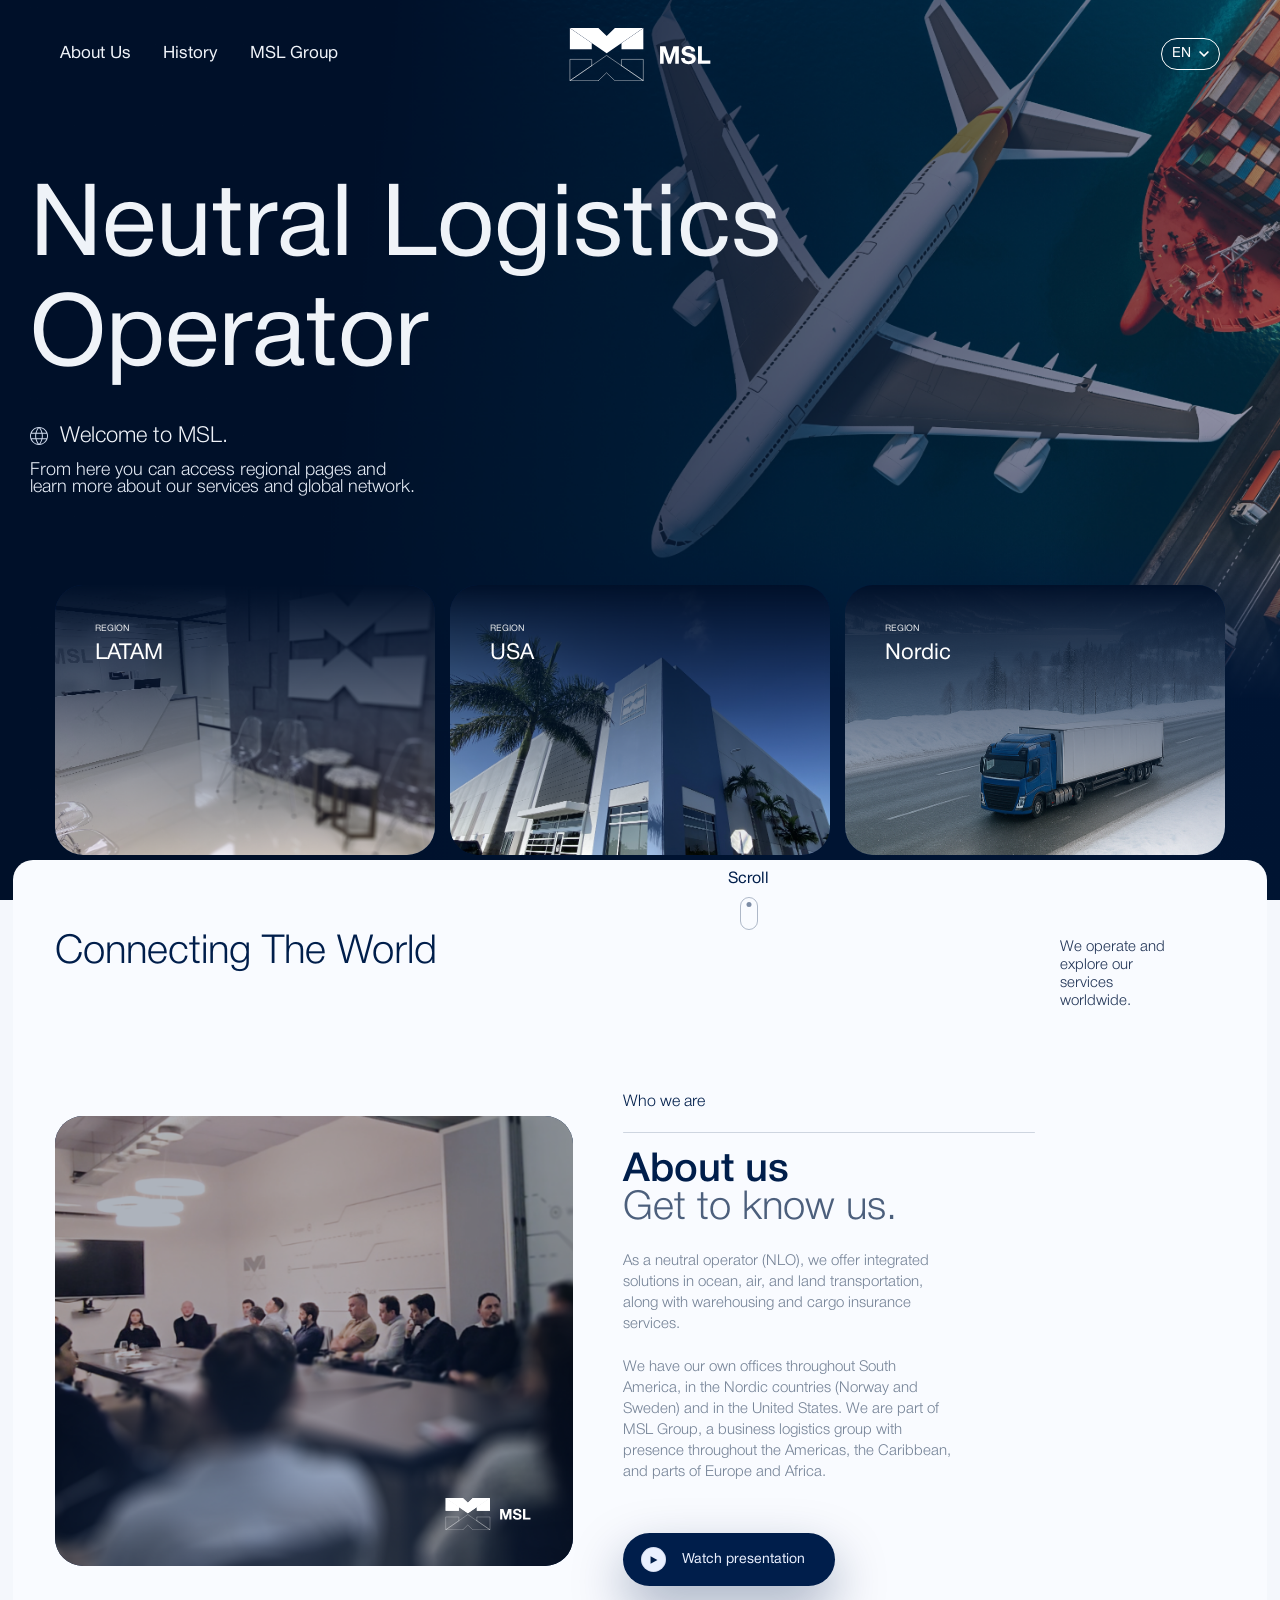
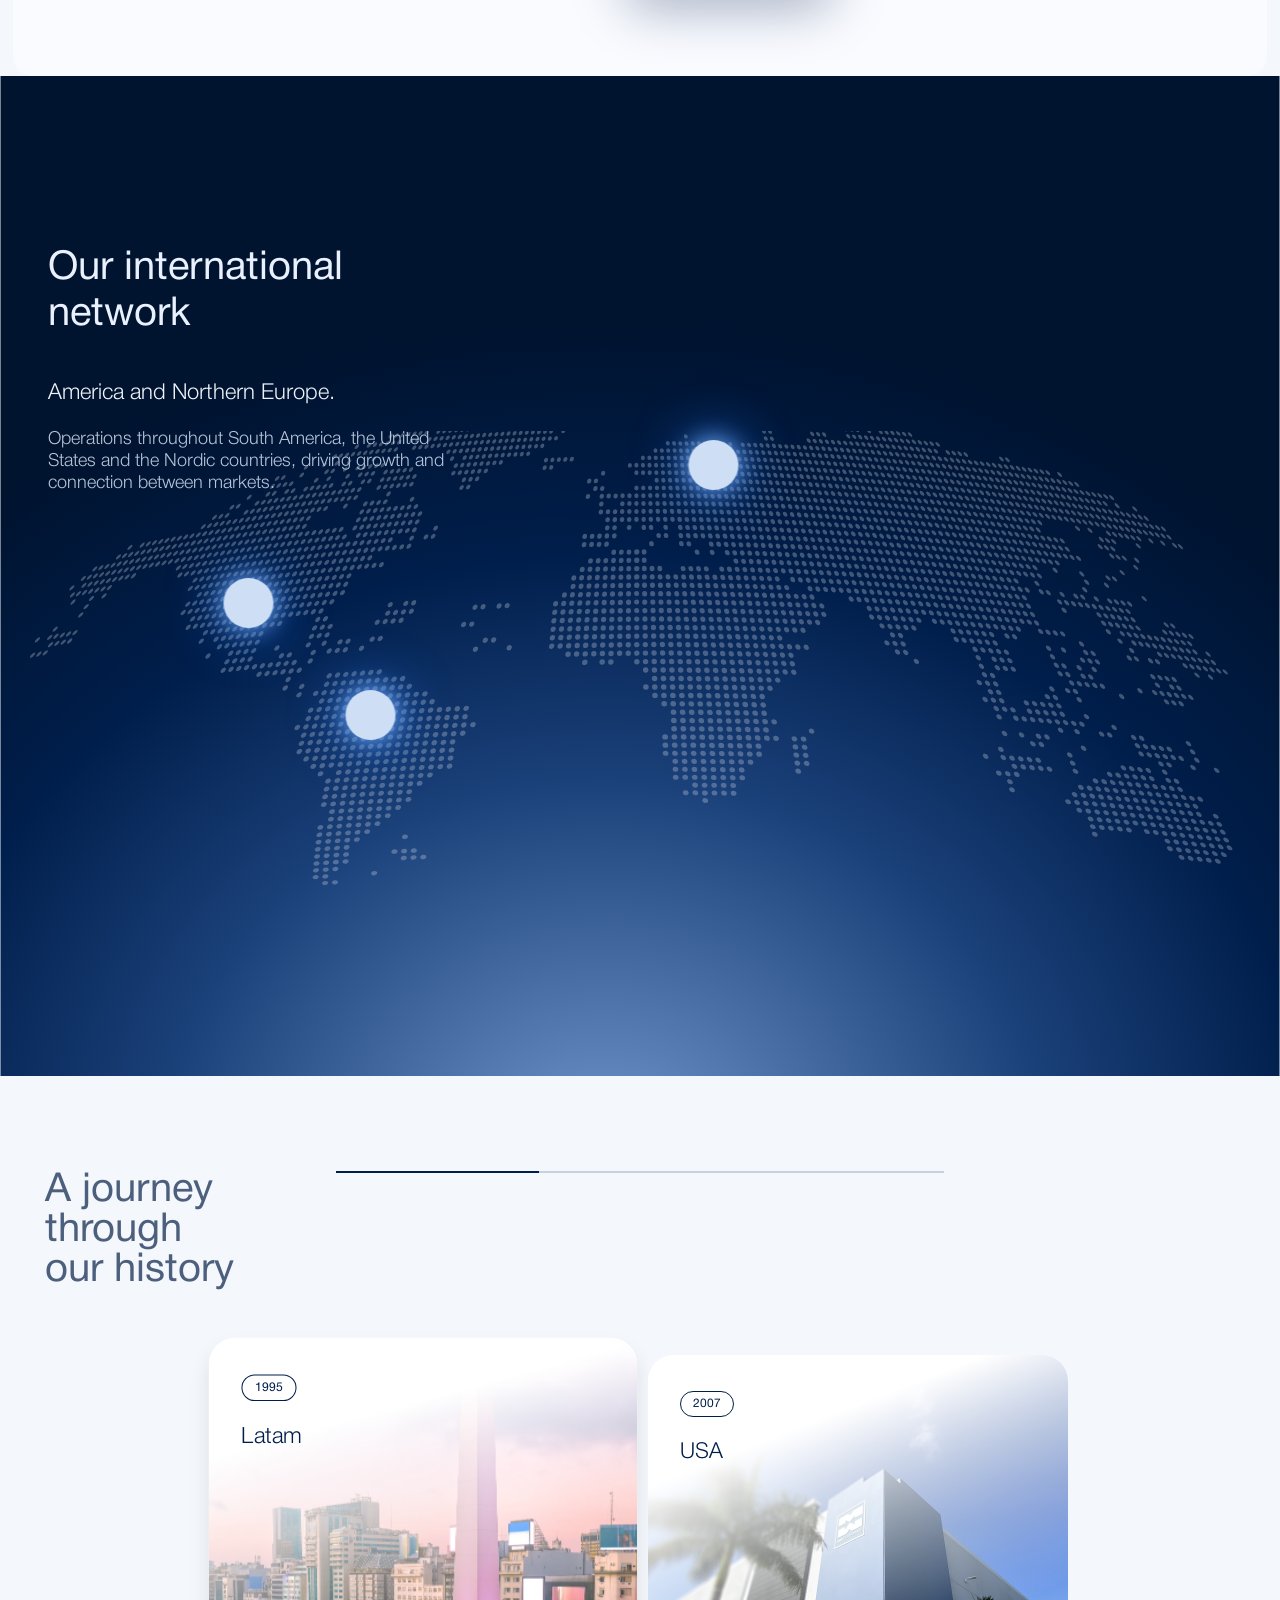
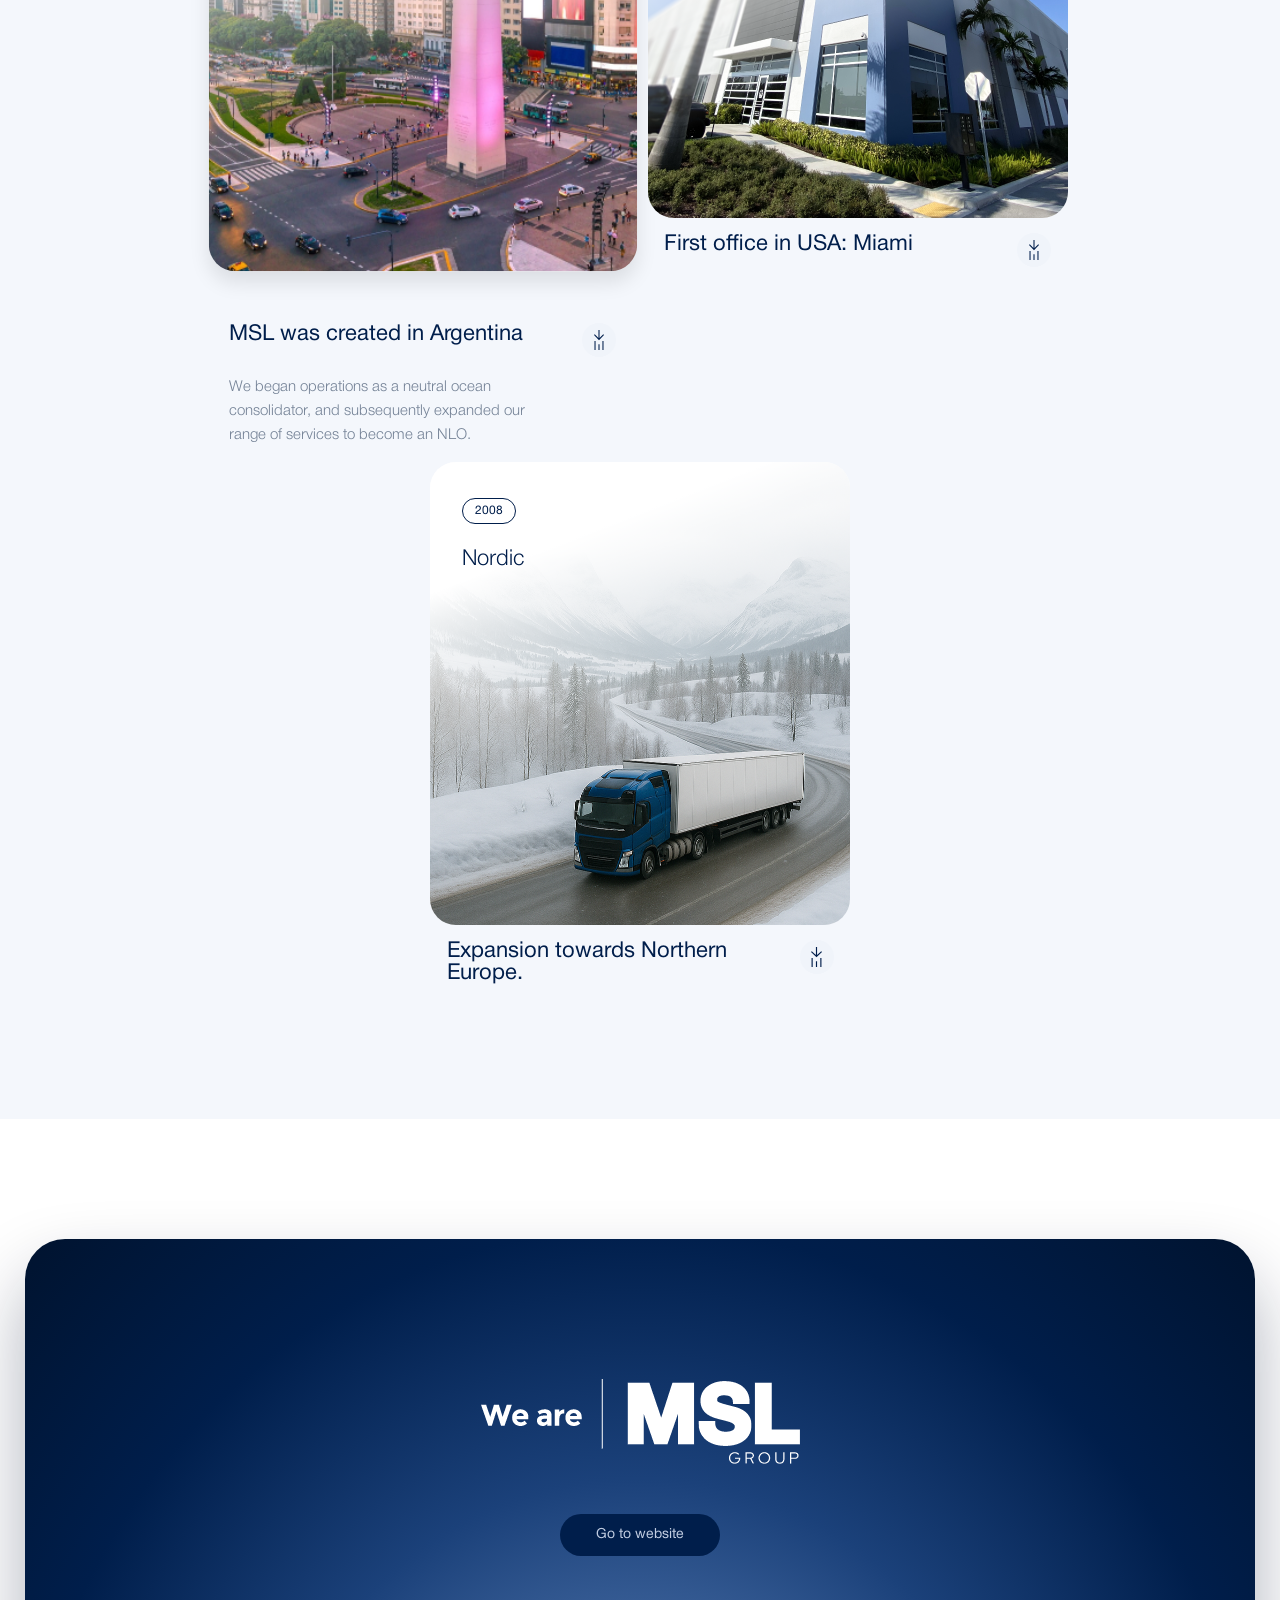
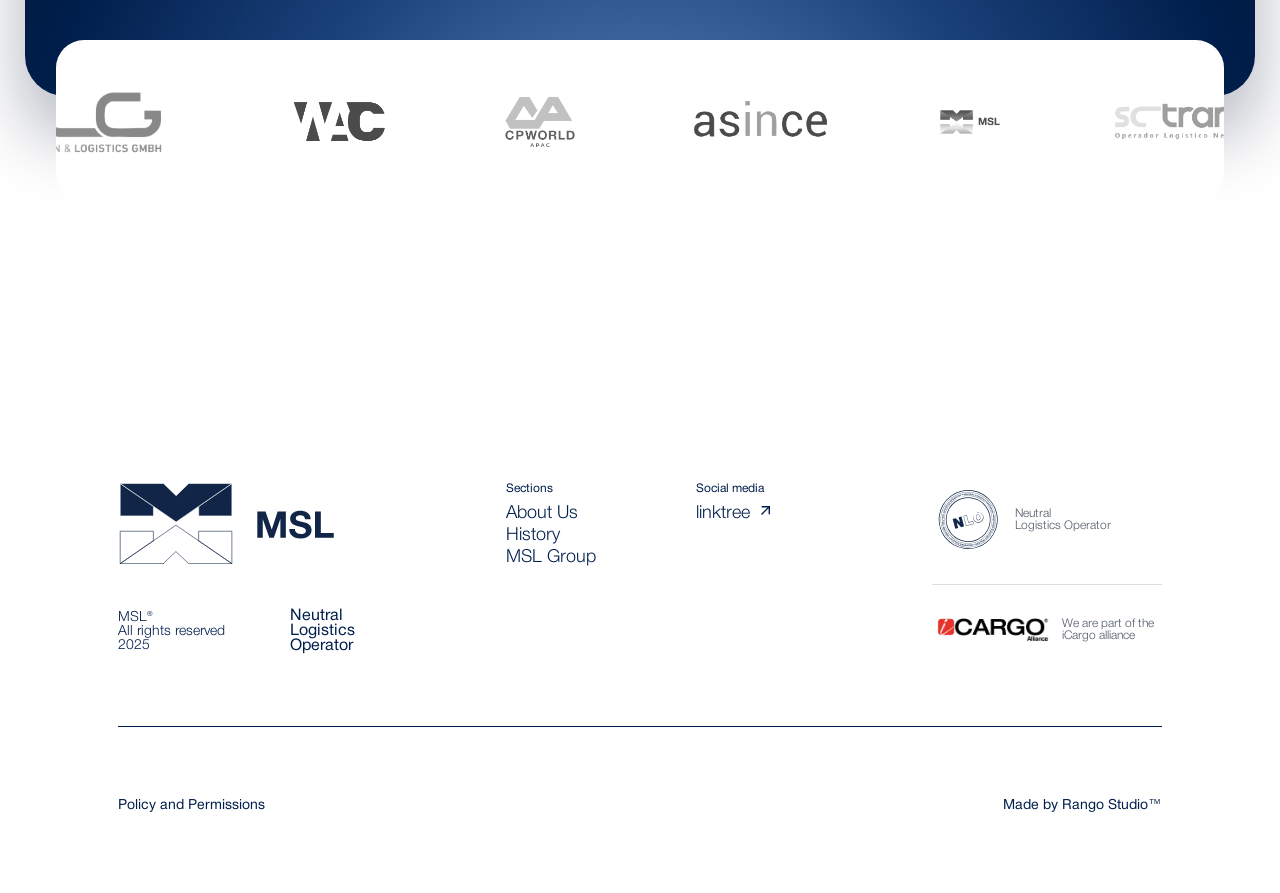
==== index.html @ 9ef0fd2d "refactor: mover contenido de msl_usa/ a la raíz del proyecto." ====
<!DOCTYPE html>
<html lang="en">
<head>
    <!-- Google Tag Manager -->
    <script>(function(w,d,s,l,i){w[l]=w[l]||[];w[l].push({'gtm.start':
    new Date().getTime(),event:'gtm.js'});var f=d.getElementsByTagName(s)[0],
    j=d.createElement(s),dl=l!='dataLayer'?'&l='+l:'';j.async=true;j.src=
    'https://www.googletagmanager.com/gtm.js?id='+i+dl;f.parentNode.insertBefore(j,f);
    })(window,document,'script','dataLayer','GTM-NPRFRX97');</script>
    <!-- End Google Tag Manager -->
    <meta charset="UTF-8">
    <meta name="viewport" content="width=device-width, initial-scale=1.0">
    <title>MSL Corporate - Neutral Logistics Operator</title>
    <link rel="stylesheet" href="src/styles/styles.css">
    <link rel="icon" href="src/images/favicon.png">
</head>
<body>
    <!-- Google Tag Manager (noscript) -->
    <noscript><iframe src="https://www.googletagmanager.com/ns.html?id=GTM-NPRFRX97"
    height="0" width="0" style="display:none;visibility:hidden"></iframe></noscript>
    <!-- End Google Tag Manager (noscript) -->
    <header class="main-header">
        <nav class="navbar">
            <div class="nav-left">
                <a href="#nosotros" class="nav-link" data-scroll-target="#nosotros" data-i18n="nav.nosotros">Nosotros</a>
                <a href="#historia" class="nav-link" data-scroll-target="#historia" data-i18n="nav.historia">Historia</a>
                <a href="#msl-group" class="nav-link" data-scroll-target="#msl-group" data-i18n="nav.msl_group">MSL Group</a>
            </div>
            <div class="logo">
                <img src="src/images/navbar_logo.svg" alt="MSL Logo" width="142" height="53">
            </div>
            <div class="language-selector">
                <button class="lang-button" id="langButton">
                    <span id="currentLangDisplay">ENG</span> <img src="src/images/arrow-down.svg" alt="" class="arrow" aria-hidden="true">
                </button>
                <div class="lang-dropdown" id="langDropdown">
                    <a href="#" class="lang-option" data-lang="es">ES</a>
                    <a href="#" class="lang-option" data-lang="en">EN</a>
                    <a href="#" class="lang-option" data-lang="pt">PT</a>
                    <a href="#" class="lang-option" data-lang="sv">SV</a>
                    <a href="#" class="lang-option" data-lang="no">NO</a>
                </div>
            </div>
        </nav>

        <div class="header-image-container">
            <img src="src/images/header.png" alt="MSL Logistics Header" class="header-image">
            <img src="src/images/header_mobile.png" alt="MSL Logistics Header Mobile" class="header-image-mobile">
            <div class="header-content">
                <h1 class="main-title" data-i18n="header.title" data-i18n-html>Neutral Logistics<br>Operator</h1>
                <p class="welcome-text">
                    <img src="src/images/world_light.svg" alt="World" class="world-icon" width="18" height="18">
                    <span data-i18n="header.welcome">Bienvenidos a MSL Corporate.</span>
                </p>
                <p class="description-text" data-i18n="header.description" data-i18n-html>Desde aquí puedes acceder a las páginas regionales y<br>conocer más sobre nuestros servicios y red global.</p>
            </div>

        </div>
        <div class="regions-section">
            <div class="region-card latam-card">
                <img src="src/images/region_latam.png" alt="Región LATAM" class="card-image" loading="lazy">
                <div class="card-content">
                    <span class="region-label" data-i18n="header.region_label">Region</span>
                    <h2 class="region-title">LATAM</h2>
                </div>
                <a href="/latam" class="website-button" target="_blank" rel="noopener noreferrer">
                    <div class="button-arrow-circle">
                        <img src="src/images/arrow_blue.svg" alt="Ir" class="button-arrow-icon" width="20" height="20">
                        <img src="src/images/arrow_blue.svg" alt="Ir" class="button-arrow-icon" width="20" height="20">
                    </div>
                    <span class="button-pill" data-i18n="header.go_to_website">Ir al website</span>
                </a>
            </div>

            <div class="region-card usa-card">
                <img src="src/images/region_usa.png" alt="Región USA" class="card-image" loading="lazy">
                <div class="card-content">
                    <span class="region-label">Region</span>
                    <h2 class="region-title">USA</h2>
                </div>
                <a href="https://mslusa.com/" class="website-button" target="_blank" rel="noopener noreferrer">
                    <div class="button-arrow-circle">
                        <img src="src/images/arrow_blue.svg" alt="Ir" class="button-arrow-icon" width="20" height="20">
                        <img src="src/images/arrow_blue.svg" alt="Ir" class="button-arrow-icon" width="20" height="20">
                    </div>
                    <span class="button-pill">Ir al website</span>
                </a>
            </div>

            <div class="region-card nordic-card">
                <img src="src/images/region_nordic.png" alt="Región Nordic" class="card-image" loading="lazy">
                <div class="card-content">
                    <span class="region-label">Region</span>
                    <h2 class="region-title">Nordic</h2>
                </div>
                <a href="https://www.mslnordic.com/" class="website-button" target="_blank" rel="noopener noreferrer">
                    <div class="button-arrow-circle">
                        <img src="src/images/arrow_blue.svg" alt="Ir" class="button-arrow-icon" width="20" height="20">
                        <img src="src/images/arrow_blue.svg" alt="Ir" class="button-arrow-icon" width="20" height="20">
                    </div>
                    <span class="button-pill">Ir al website</span>
                </a>
            </div>
        </div>
    </header>

    <main>
        <section id="nosotros" class="about-hero">
            <div class="about-hero__header">
                <div class="about-hero__title" data-i18n="about.title">Connecting The World</div>
                <div class="about-hero__scroll">
                    <span class="about-hero__scroll-text" data-i18n="about.scroll">Scroll</span>
                    <span class="about-hero__scroll-icon">
                        <span class="about-hero__scroll-dot"></span>
                    </span>
                </div>
                <p class="about-hero__description" data-i18n="about.description">We operate and explore our services worldwide.</p>
            </div>
            <div class="about-hero__body">
                <div class="about-hero__media">
                    <img src="src/images/about-us.png" alt="Equipo MSL" class="about-hero__media-bg" loading="lazy">
                    <img src="src/images/navbar_logo.svg" alt="MSL marca" class="about-hero__media-logo" width="86" height="32">
                </div>
                <div class="about-hero__content">
                    <span class="about-hero__eyebrow" data-i18n="about.eyebrow">Quienes somos</span>
                    <div class="about-hero__content-divider"></div>
                    <h2 class="about-hero__heading" data-i18n="about.heading">Acerca de nosotros</h2>
                    <h3 class="about-hero__subheading" data-i18n="about.subheading">Conocenos.</h3>
                    <p class="about-hero__copy" data-i18n="about.copy1">Brindamos soluciones logísticas integrales que abarcan transporte marítimo, aéreo y terrestre, así como servicio de almacenaje (Warehousing) y seguro de mercadería, adaptándonos a las necesidades de nuestros clientes y cada mercado.</p>
                    <p class="about-hero__copy" data-i18n="about.copy2">Contamos con oficinas propias en toda Sudamérica, en los Países Nórdicos (Noruega y Suecia) y en Estados Unidos.</p>
                    <button class="about-hero__button" type="button">
                        <span class="about-hero__button-icon" aria-hidden="true">
                            <svg class="about-hero__button-play" viewBox="0 0 14 14" xmlns="http://www.w3.org/2000/svg">
                                <path d="M3 2.5v9l8-4.5L3 2.5Z" />
                            </svg>
                        </span>
                        <span class="about-hero__button-label" data-i18n="about.button">Ver presentación</span>
                    </button>
                </div>
            </div>
        </section>

        <section class="network-section" aria-labelledby="network-title">
            <img src="src/images/backgroud-radial.svg" alt="" class="network-section__background" aria-hidden="true">
            <div class="network-section__map-wrapper">
                <img src="src/images/location-background.svg" alt="Mapa global" class="network-section__map" width="1920" height="930" loading="lazy">
                <div class="network-section__markers">
                    <div class="network-marker network-marker--latam" data-marker="latam">
                        <span class="network-marker__core"></span>
                        <span class="network-marker__pulse"></span>
                        <span class="network-marker__pulse_delay"></span>
                    </div>
                    <div class="network-marker network-marker--usa" data-marker="usa">
                        <span class="network-marker__core"></span>
                        <span class="network-marker__pulse"></span>
                        <span class="network-marker__pulse_delay"></span>
                    </div>
                    <div class="network-marker network-marker--europa" data-marker="europa">
                        <span class="network-marker__core"></span>
                        <span class="network-marker__pulse"></span>
                        <span class="network-marker__pulse_delay"></span>
                    </div>
                </div>
            </div>
            <div class="network-section__inner">
                <div class="network-section__intro">
                    <h2 id="network-title" class="network-section__heading" data-i18n="network.heading">Nuestra red internacional</h2>
                    <h3 class="network-section__subheading" data-i18n="network.subheading">América y Europa del Norte.</h3>
                    <p class="network-section__description" data-i18n="network.description">Operaciones en toda Sudamérica, Estados Unidos y los países nórdicos, impulsando el crecimiento y la conexión entre mercados.</p>
                </div>
                <article class="network-card" aria-label="Detalle de la región seleccionada" aria-hidden="true">
                    <div class="network-card__heading">
                        <span class="network-card__eyebrow" data-card-field="eyebrow">Región</span>
                        <h3 class="network-card__title" data-card-field="title"></h3>
                    </div>
                    <div class="network-card__section">
                        <span class="network-card__label" data-card-field="label"></span>
                        <div class="network-card__tags" data-card-field="countries"></div>
                    </div>
                    <a class="network-card__button" data-card-field="link" href="#" target="_blank" rel="noopener">
                        <span class="network-card__button-text" data-card-field="cta"></span>
                        <div class="network-card__button-icon" aria-hidden="true">
                            <img src="src/images/arrow_light.svg" alt="" width="13" height="13">
                            <img src="src/images/arrow_light.svg" alt="" width="13" height="13">
                        </div>
                    </a>
                </article>
            </div>
        </section>
        <section id="historia" class="journey-section" aria-labelledby="journey-title">
            <div class="journey-section__inner">
                <div class="journey-section__header">
                    <h2 id="journey-title" class="journey-section__heading" data-i18n="journey.heading">Un viaje por nuestra historia</h2>
                    <div class="journey-section__progress" role="presentation" aria-hidden="true">
                        <span class="journey-section__progress-track"></span>
                        <span class="journey-section__progress-indicator"></span>
                    </div>
                </div>
                <div class="journey-section__cards" role="list">
                    <div class="journey-section__item" role="listitem" aria-label="Historia Latam 1995" data-journey="latam">
                        <article class="journey-card">
                            <img src="src/images/card_latam.png" alt="" class="journey-card__bg" aria-hidden="true">
                            <span class="journey-card__pill">1995</span>
                            <span class="journey-card__label" data-i18n="journey.latam.label">Latam</span>
                        </article>
                        <div class="journey-card__meta">
                            <div class="journey-card__meta-info">
                                <span class="journey-card__meta-text" data-i18n="journey.latam.meta_text">MSL fue creado en Argentina</span>
                                <p class="journey-card__meta-details"></p>
                            </div>
                            <div class="journey-card__meta-bullet" aria-hidden="true">
                                <img src="src/images/read_more_icon.svg" alt="" width="10.267" height="19.5">
                            </div>
                        </div>
                    </div>
                    <div class="journey-section__item" role="listitem" aria-label="Historia USA 2007" data-journey="usa">
                        <article class="journey-card">
                            <img src="src/images/card_usa.png" alt="" class="journey-card__bg" aria-hidden="true">
                            <span class="journey-card__pill">2007</span>
                            <span class="journey-card__label" data-i18n="journey.usa.label">USA</span>
                        </article>
                        <div class="journey-card__meta">
                            <div class="journey-card__meta-info">
                                <span class="journey-card__meta-text" data-i18n="journey.usa.meta_text">Expandimos hacia el norte</span>
                                <p class="journey-card__meta-details"></p>
                            </div>
                            <div class="journey-card__meta-bullet" aria-hidden="true">
                                <img src="src/images/read_more_icon.svg" alt="" width="10.267" height="19.5">
                            </div>
                        </div>
                    </div>
                    <div class="journey-section__item" role="listitem" aria-label="Historia Nordic 2008" data-journey="nordic">
                        <article class="journey-card">
                            <img src="src/images/card_nordic.png" alt="" class="journey-card__bg" aria-hidden="true">
                            <span class="journey-card__pill">2008</span>
                            <span class="journey-card__label" data-i18n="journey.nordic.label">Nordic</span>
                        </article>
                        <div class="journey-card__meta">
                            <div class="journey-card__meta-info">
                                <span class="journey-card__meta-text" data-i18n="journey.nordic.meta_text">Expandimos hacia el norte</span>
                                <p class="journey-card__meta-details"></p>
                            </div>
                            <div class="journey-card__meta-bullet" aria-hidden="true">
                                <img src="src/images/read_more_icon.svg" alt="" width="10.267" height="19.5">
                            </div>
                        </div>
                    </div>
                </div>
            </div>
        </section>
        <section id="msl-group" class="group-hero" aria-labelledby="group-hero-title">
            <div class="group-hero__shell">
                <div class="group-hero__panel">
                    <div class="group-hero__content">
                        <img src="src/images/we_are_logo.png" alt="We are MSL Group" class="group-hero__logo" width="319" height="85">
                        <a class="group-hero__cta" href="http://mslgroup.biz/" target="_blank" rel="noopener" data-i18n="msl_group.cta">Ir al website</a>
                    </div>
                </div>
                <div class="group-hero__logos" aria-label="Empresas del grupo">
                    <div class="logos-container">
                        <div class="logos-track">
                            <div class="logos-track__set">
                                <img alt="asince" src="src/images/logos/asince.png">
                                <img alt="msl" src="src/images/logos/msl.png">
                                <img alt="sctrans" src="src/images/logos/sctrans.png">
                                <img alt="stock_cargo" src="src/images/logos/stock_cargo.png">
                                <img alt="tcc" src="src/images/logos/tcc.png">
                                <img alt="cms" src="src/images/logos/cms.png">
                                <img alt="mercure" src="src/images/logos/mercure.png">
                                <img alt="pier17" src="src/images/logos/pier17.png">
                                <img alt="oe" src="src/images/logos/oe.png">
                                <img alt="odyssey" src="src/images/logos/odyssey.png">
                                <img alt="clg" src="src/images/logos/clg.png">
                                <img alt="wac" src="src/images/logos/wac.png">
                                <img alt="cp world" src="src/images/logos/cp_world.svg">
                                <!-- Duplicar los logos para el efecto infinito -->
                                <img alt="asince" src="src/images/logos/asince.png">
                                <img alt="msl" src="src/images/logos/msl.png">
                                <img alt="sctrans" src="src/images/logos/sctrans.png">
                                <img alt="stock_cargo" src="src/images/logos/stock_cargo.png">
                                <img alt="tcc" src="src/images/logos/tcc.png">
                                <img alt="cms" src="src/images/logos/cms.png">
                                <img alt="mercure" src="src/images/logos/mercure.png">
                                <img alt="pier17" src="src/images/logos/pier17.png">
                                <img alt="oe" src="src/images/logos/oe.png">
                                <img alt="odyssey" src="src/images/logos/odyssey.png">
                                <img alt="clg" src="src/images/logos/clg.png">
                                <img alt="wac" src="src/images/logos/wac.png">
                                <img alt="cp world" src="src/images/logos/cp_world.svg">
                            </div> 
                        </div>
                    </div>
                </div>
            </div>
        </section>
    </main>

    <footer id="contacto" class="site-footer">
        <div class="site-footer__inner">
            <div class="site-footer__top">
                <div class="site-footer__brand">
                    <img src="src/images/footer_logo.svg" alt="MSL" class="site-footer__brand-logo" width="217" height="81">
                    <div class="site-footer__brand-details">
                        <span class="site-footer__brand-legal" data-i18n="footer.copyright" data-i18n-html>MSL®<br/>Todos los derechos reservados<br/>2025</span>
                        <span class="site-footer__brand-tagline" data-i18n="footer.tagline">Neutral Logistics Operator</span>
                    </div>
                </div>

                <div class="site-footer__content-group">
                    <div class="site-footer__column">
                        <span class="site-footer__column-title" data-i18n="footer.sections_title">Secciones</span>
                        <ul class="site-footer__links">
                            <li><a href="#nosotros" class="site-footer__link" data-scroll-target="#nosotros" data-i18n="nav.nosotros">Nosotros</a></li>
                            <li><a href="#historia" class="site-footer__link" data-scroll-target="#historia" data-i18n="nav.historia">Historia</a></li>
                            <li><a href="#msl-group" class="site-footer__link" data-scroll-target="#msl-group" data-i18n="nav.msl_group">MSL Group</a></li>
                        </ul>
                    </div>

                    <div class="site-footer__column">
                        <span class="site-footer__column-title" data-i18n="footer.social_media_title">Redes sociales</span>
                    <ul class="site-footer__links">
                        <li>
                            <a href="https://linktr.ee/mslcorporate" target="_blank" rel="noopener noreferrer" class="site-footer__link">
                                linktree
                                <img src="src/images/Icon material-arrow-outward.svg" alt="" class="site-footer__link-arrow" width="9" height="9">
                            </a>
                        </li>
                        </ul>
                    </div>

                    <div class="site-footer__affiliates">
                        <div class="site-footer__affiliate-item">
                            <img src="src/images/nlo_logo.svg" alt="Neutral Logistics Operator" class="site-footer__affiliate-logo site-footer__affiliate-logo--nlo">
                            <span class="site-footer__affiliate-text" data-i18n="footer.nlo_text" data-i18n-html>Neutral<br/>Logistics Operator</span>
                        </div>
                        <div class="site-footer__affiliate-divider"></div>
                        <div class="site-footer__affiliate-item">
                            <a href="https://www.icargoalliance.com/" target="_blank" rel="noopener noreferrer">
                                <img src="src/images/icargo_logo.png" alt="iCargo" class="site-footer__affiliate-logo site-footer__affiliate-logo--icargo">
                            </a>
                            <span class="site-footer__affiliate-text" data-i18n="footer.icargo_text">Somos parte de la alianza iCargo</span>
                        </div>
                    </div>
                </div>
            </div>

            <div class="site-footer__divider"></div>

            <div class="site-footer__bottom">
                <span class="site-footer__bottom-text" data-i18n="footer.policy">Política y Permisos</span>
                <a href="https://rangocreative.com/" target="_blank" rel="noopener noreferrer" class="site-footer__bottom-text" data-i18n="footer.made_by">Made by Rango Studio™</a>
            </div>
        </div>
    </footer>

    <script src="src/js/i18n.js"></script>
    <script src="src/js/main.js"></script>
</body>
</html>
---- src/styles/styles.css ----
/* Declaración de fuentes Helvetica Neue */
@font-face {
  font-family: 'Helvetica Neue';
  src: url('../fonts/HelveticaNeueRoman.otf') format('opentype');
  font-weight: 400;
  font-style: normal;
  font-display: swap;
}

@font-face {
  font-family: 'Helvetica Neue';
  src: url('../fonts/HelveticaNeueItalic.ttf') format('truetype');
  font-weight: 400;
  font-style: italic;
  font-display: swap;
}

@font-face {
  font-family: 'Helvetica Neue';
  src: url('../fonts/HelveticaNeueThin.otf') format('opentype');
  font-weight: 100;
  font-style: normal;
  font-display: swap;
}

@font-face {
  font-family: 'Helvetica Neue';
  src: url('../fonts/HelveticaNeueThinItalic.otf') format('opentype');
  font-weight: 100;
  font-style: italic;
  font-display: swap;
}

@font-face {
  font-family: 'Helvetica Neue';
  src: url('../fonts/HelveticaNeueUltraLight.otf') format('opentype');
  font-weight: 200;
  font-style: normal;
  font-display: swap;
}

@font-face {
  font-family: 'Helvetica Neue';
  src: url('../fonts/HelveticaNeueUltraLightItalic.otf') format('opentype');
  font-weight: 200;
  font-style: italic;
  font-display: swap;
}

@font-face {
  font-family: 'Helvetica Neue';
  src: url('../fonts/HelveticaNeueLight.otf') format('opentype');
  font-weight: 300;
  font-style: normal;
  font-display: swap;
}

@font-face {
  font-family: 'Helvetica Neue';
  src: url('../fonts/HelveticaNeueLightItalic.otf') format('opentype');
  font-weight: 300;
  font-style: italic;
  font-display: swap;
}

@font-face {
  font-family: 'Helvetica Neue';
  src: url('../fonts/HelveticaNeueMedium.otf') format('opentype');
  font-weight: 500;
  font-style: normal;
  font-display: swap;
}

@font-face {
  font-family: 'Helvetica Neue';
  src: url('../fonts/HelveticaNeueMediumItalic.otf') format('opentype');
  font-weight: 500;
  font-style: italic;
  font-display: swap;
}

@font-face {
  font-family: 'Helvetica Neue';
  src: url('../fonts/HelveticaNeueBold.otf') format('opentype');
  font-weight: 700;
  font-style: normal;
  font-display: swap;
}

@font-face {
  font-family: 'Helvetica Neue';
  src: url('../fonts/HelveticaNeueBoldItalic.otf') format('opentype');
  font-weight: 700;
  font-style: italic;
  font-display: swap;
}

@font-face {
  font-family: 'Helvetica Neue';
  src: url('../fonts/HelveticaNeueHeavy.otf') format('opentype');
  font-weight: 800;
  font-style: normal;
  font-display: swap;
}

@font-face {
  font-family: 'Helvetica Neue';
  src: url('../fonts/HelveticaNeueHeavyItalic.otf') format('opentype');
  font-weight: 800;
  font-style: italic;
  font-display: swap;
}

@font-face {
  font-family: 'Helvetica Neue';
  src: url('../fonts/HelveticaNeueBlack.otf') format('opentype');
  font-weight: 900;
  font-style: normal;
  font-display: swap;
}

@font-face {
  font-family: 'Helvetica Neue';
  src: url('../fonts/HelveticaNeueBlackItalic.otf') format('opentype');
  font-weight: 900;
  font-style: italic;
  font-display: swap;
}

/* Reset y estilos base */
* {
  margin: 0;
  padding: 0;
  box-sizing: border-box;
}

body {
  font-family: 'Helvetica Neue', Arial, sans-serif;
  font-weight: 400;
  color: white;
  overflow-x: hidden;
}

main {
  background: #F4F7FC;
}

/* Navbar */
.main-header {
  position: relative;
  width: 100%;
}

.navbar {
  position: absolute;
  top: 0;
  left: 0;
  right: 0;
  display: flex;
  justify-content: space-between;
  align-items: center;
  padding: 40px 60px;
  z-index: 100;
  opacity: 0;
  transform: translateY(-16px);
  animation: heroNavDrop 0.8s cubic-bezier(0.22, 0.61, 0.36, 1) 0.15s forwards;
}

.nav-left {
  display: flex;
  gap: 40px;
}

.nav-link {
  color: #EFF3F9;
  text-decoration: none;
  font-size: 18px;
  font-weight: 400;
  transition: opacity 0.3s;
}

.nav-link:hover {
  opacity: 0.8;
}

.logo {
  position: absolute;
  left: 50%;
  transform: translateX(-50%);
  display: flex;
  align-items: center;
}

.logo img {
  display: block;
}

/* Language Selector */
.language-selector {
  position: relative;
}

.lang-button {
  background: transparent;
  border: 1px solid white;
  color: white;
  padding: 8px 10px;
  font-size: 14px;
  font-weight: 400;
  border-radius: 20px;
  cursor: pointer;
  display: flex;
  align-items: center;
  gap: 8px;
  font-family: 'Helvetica Neue', Arial, sans-serif;
  transition: background 0.3s;
}

.lang-button:hover {
  background: rgba(255, 255, 255, 0.1);
}

.arrow {
  width: 10px;
  height: 10px;
  display: inline-block;
  vertical-align: middle;
}

.lang-dropdown {
  position: absolute;
  top: 100%;
  right: 0;
  margin-top: 5px;
  background: white;
  border-radius: 8px;
  min-width: 80px;
  box-shadow: 0 4px 12px rgba(0, 0, 0, 0.15);
  overflow: hidden;
  opacity: 0;
  visibility: hidden;
  transform: translateY(-10px);
  transition: opacity 0.3s cubic-bezier(0.4, 0, 0.2, 1),
    transform 0.3s cubic-bezier(0.4, 0, 0.2, 1),
    visibility 0s linear 0.3s;
}

.lang-dropdown.show {
  opacity: 1;
  visibility: visible;
  transform: translateY(0);
  transition: opacity 0.3s cubic-bezier(0.4, 0, 0.2, 1),
    transform 0.3s cubic-bezier(0.4, 0, 0.2, 1),
    visibility 0s;
}

.lang-option {
  display: block;
  padding: 10px 20px;
  color: #1a1a1a;
  text-decoration: none;
  font-size: 14px;
  font-weight: 400;
  transition: background 0.2s;
}

.lang-option:hover {
  background: #f0f0f0;
}

/* Header Image Container */
.header-image-container {
  position: relative;
  width: 100%;
  height: 100vh;
  min-height: 815px;
  overflow: hidden;
}

.header-image {
  width: 100%;
  height: 100%;
  object-fit: cover;
  object-position: center;
  opacity: 0;
  transform: scale(1.06);
  animation: heroImageReveal 1.2s cubic-bezier(0.16, 1, 0.3, 1) forwards;
}

.header-image-mobile {
  display: none;
}

/* Header Content */
.header-content {
  position: absolute;
  top: -230px;
  left: 0;
  right: 0;
  bottom: 0;
  display: flex;
  flex-direction: column;
  justify-content: center;
  padding-left: 30px;
  opacity: 0;
  transform: translateY(24px);
  animation: heroContentRise 0.9s cubic-bezier(0.22, 0.61, 0.36, 1) 0.35s forwards;
}

.main-title {
  font-size: 118px;
  color: #EFF3F8;
  font-weight: 400;
  line-height: 1.1;
  margin-bottom: 30px;
  opacity: 0;
  transform: translateY(18px);
  animation: heroTextLift 0.75s ease-out 0.45s forwards;
}

.welcome-text {
  font-size: 22px;
  font-weight: 300;
  margin-bottom: 15px;
  color: #EFF3F9;
  display: flex;
  align-items: center;
  gap: 12px;
  opacity: 0;
  transform: translateY(18px);
  animation: heroTextLift 0.75s ease-out 0.58s forwards;
}

.world-icon {
  display: inline-block;
  vertical-align: middle;
}

.description-text {
  font-size: 18px;
  font-weight: 300;
  color: #E5ECF6;
  max-width: 480px;
  opacity: 0;
  transform: translateY(18px);
  animation: heroTextLift 0.75s ease-out 0.7s forwards;
}

/* Regions Section */
.regions-section {
  position: absolute;
  bottom: 45px;
  right: 21px;
  display: flex;
  gap: 15px;
  z-index: 10;
  margin-top: -40px;
  opacity: 0;
  transform: translateY(24px);
  animation: regionsReveal 0.85s cubic-bezier(0.22, 0.61, 0.36, 1) 0.85s forwards;
}

.region-card {
  position: relative;
  width: 408px;
  height: 285px;
  overflow: hidden;
  background: #001E4B;
  border-radius: 28px;
  display: flex;
  flex-direction: column;
  justify-content: space-between;
  padding: 32px;
  transition: transform 0.3s ease, box-shadow 0.3s ease;
  opacity: 0;
  transform: translateY(26px);
  animation: regionCardRise 0.75s cubic-bezier(0.22, 0.61, 0.36, 1) forwards;
}

/* Card específica LATAM */
.latam-card {
  background: #001E4B;
}

/* Card específica USA */
.usa-card {
  background: #001E4B;
}

.card-image {
  position: absolute;
  top: 0;
  left: 0;
  width: 100%;
  height: 100%;
  object-fit: cover;
  object-position: center;
}

/* Card específica Nordic */
.nordic-card {
  background: #001E4B;
}

/* Card Content */
.card-content {
  position: absolute;
  top: 40px;
  left: 40px;
  z-index: 10;
}

.region-label {
  font-size: 9px;
  font-weight: 400;
  text-transform: uppercase;
  display: block;
  margin-bottom: 8px;
  opacity: 0.9;
}

.region-title {
  font-size: 22px;
  font-weight: 400;
}

/* Website Button */
.website-button {
  position: absolute;
  bottom: 40px;
  right: 40px;
  border: none;
  background: transparent;
  padding: 0;
  display: flex;
  gap: 15px;
  align-items: center;
  cursor: pointer;
  font-family: 'Helvetica Neue', Arial, sans-serif;
  transition: opacity 0.45s cubic-bezier(0.4, 0, 0.2, 1), transform 0.45s cubic-bezier(0.4, 0, 0.2, 1);
  opacity: 0;
  transform: translateY(20px) scale(0.97);
  pointer-events: none;
  z-index: 10;
  text-decoration: none;
}

.region-card:hover .website-button {
  opacity: 1;
  transform: translateY(0) scale(1);
  pointer-events: auto;
}

.website-button:hover .button-arrow-circle {
  transform: scale(1.05);
}

.button-arrow-circle {
  display: flex !important;
  align-items: center;
  justify-content: center;
  width: 53px;
  height: 53px;
  border-radius: 50%;
  background: #F5F8FF;
  display: grid;
  place-items: center;
  box-shadow: 0 15px 35px rgba(0, 0, 0, 0.25);
  transition: transform 0.45s cubic-bezier(0.4, 0, 0.2, 1), box-shadow 0.45s cubic-bezier(0.4, 0, 0.2, 1);
}

.button-arrow-circle .button-arrow-icon:last-child{
  margin-left: -12px;
}

.button-pill {
  margin-left: -12px;
  padding: 0 32px;
  height: 53px;
  border-radius: 999px;
  background: #001E4B;
  color: #EFF3F9;
  font-size: 14px;
  font-weight: 400;
  display: flex;
  align-items: center;
  box-shadow: 0 12px 30px rgba(0, 30, 75, 0.35);
}

/* Info Icon */
.info-icon {
  position: absolute;
  bottom: 40px;
  left: 40px;
  width: 32px;
  height: 32px;
  border-radius: 50%;
  background: rgba(255, 255, 255, 0.2);
  display: flex;
  align-items: center;
  justify-content: center;
  font-size: 16px;
  z-index: 5;
  transform: translateY(60px);
}

/* About Hero Section */
.about-hero {
  position: relative;
  width: 98%;
  margin: 0 auto;
  padding: 75px 118px 92px 40px;
  background: #F9FBFF;
  border-radius: 20px;
  color: #001E4B;
  display: flex;
  flex-direction: column;
  gap: 96px;
  z-index: 10;
  margin-top: -40px;
}

.about-hero__header {
  display: flex;
  align-items: flex-start;
  justify-content: space-between;
  gap: 48px;
}

.about-hero__title {
  font-size: 40px;
  font-weight: 300;
  line-height: 1.05;
  color: #001E4B;
}

.about-hero__scroll {
  display: flex;
  flex-direction: column;
  align-items: center;
  margin-top: -60px;
}

.about-hero__scroll-text {
  gap: 16px;
  font-weight: 400;
  color: #001E4B;
  margin-bottom: 10px;
}

.about-hero__scroll-icon {
  width: 18px;
  height: 33px;
  border: 1px solid rgba(0, 30, 75, 0.3);
  border-radius: 22px;
  position: relative;
}

.about-hero__scroll-icon::before {
  content: '';
  width: 5px;
  height: 5px;
  position: absolute;
  top: 4px;
  left: 50%;
  transform: translateX(-50%);
  background-color: rgba(0, 30, 75, 0.5);
  border-radius: 50%;
  opacity: 1;
  animation: wheel 2s infinite;
  -webkit-animation: wheel 2s infinite;
}

@keyframes wheel {
  to {
    opacity: 0;
    top: 22px;
  }
}

@-webkit-keyframes wheel {
  to {
    opacity: 0;
    top: 22px;
  }
}

.about-hero__scroll-dot {
  width: 6px;
  height: 6px;
  border-radius: 50%;
  background: #001E4B;
}

.about-hero__description {
  font-size: 15px;
  font-weight: 300;
  line-height: 1.2;
  max-width: 10%;
  color: #203355;
  margin-top: 6px;
}

.about-hero__body {
  display: flex;
  align-items: center;
  justify-content: flex-start;
  gap: 50px;
}

.about-hero__media {
  background: #001E4B 0% 0% no-repeat padding-box;
  border-radius: 28px;
  position: relative;
  height: 100vh;
  max-height: 573px;
  width: 1440px;
  display: flex;
  align-items: flex-end;
  justify-content: flex-end;
  padding: 0 42px 36px;
  overflow: hidden;
}

.about-hero__media-bg {
  position: absolute;
  inset: 0;
  width: 100%;
  height: 100%;
  object-fit: cover;
  object-position: center;
}

.about-hero__media-logo {
  position: relative;
  z-index: 1;
  filter: brightness(2.6);
}

.about-hero__content {
  display: flex;
  flex-direction: column;
  gap: 22px;
}

.about-hero__eyebrow {
  font-size: 16px;
  color: #001E4B;
  font-weight: 300;
}

.about-hero__content-divider {
  width: 75%;
  height: 1px;
  background: #001E4B2C;
  border-radius: 999px;
}

.about-hero__heading {
  font-size: 40px;
  font-weight: 500;
  color: #001E4B;
  line-height: .8;
}

.about-hero__subheading {
  font-size: 40px;
  font-weight: 300;
  color: #4C5F7C;
  margin-top: -20px;
}

.about-hero__copy {
  font-size: 15px;
  font-weight: 300;
  color: #748296;
  line-height: 1.4;
  width: 60%;
}

.about-hero__button {
  margin-top: 28px;
  display: inline-flex;
  align-items: center;
  gap: 16px;
  padding: 14px 30px 14px 18px;
  border: none;
  border-radius: 999px;
  background: #001E4B;
  cursor: pointer;
  font-family: 'Helvetica Neue', Arial, sans-serif;
  color: #E9F0FF;
  font-size: 14px;
  font-weight: 400;
  box-shadow: 0 22px 52px rgba(0, 30, 75, 0.35);
  transition: transform 0.35s cubic-bezier(0.4, 0, 0.2, 1), box-shadow 0.35s cubic-bezier(0.4, 0, 0.2, 1), background 0.35s cubic-bezier(0.4, 0, 0.2, 1);
  width: fit-content;
}

.about-hero__button-icon {
  width: 25px;
  height: 25px;
  border-radius: 50%;
  background: #E9F0FF;
  display: grid;
  place-items: center;
  box-shadow: inset 0 0 0 1px rgba(0, 30, 75, 0.08);
  transition: transform 0.35s cubic-bezier(0.4, 0, 0.2, 1);
}

.about-hero__button-play {
  width: 12px;
  height: 12px;
  fill: #001E4B;
}

.about-hero__button-label {
  display: inline-flex;
  align-items: center;
  color: inherit;
  font-size: inherit;
  line-height: 1;
}

.about-hero__button:hover {
  transform: translateY(-3px);
  box-shadow: 0 28px 64px rgba(0, 30, 75, 0.42);
}

.about-hero__button:hover .about-hero__button-icon {
  transform: scale(1.08);
}

.about-hero__button:focus-visible {
  outline: 3px solid rgba(233, 240, 255, 0.6);
  outline-offset: 3px;
}

.network-section {
  position: relative;
  width: 100%;
  height: 1000px;
  padding: 200px 110px 0px 45px;
  color: #E9F1FF;
  margin-top: -70px;
}

.network-section__background {
  position: absolute;
  top: 0;
  left: 0;
  width: 100%;
  height: 100%;
  object-fit: cover;
  z-index: 0;
  pointer-events: none;
}

.network-section__map-wrapper {
  position: absolute;
  top: 60%;
  left: 50%;
  transform: translate(-50%, -50%);
  width: 100%;
  max-width: 1225px;
  height: 490px;
  aspect-ratio: 1920 / 930;
  z-index: 1;
}

.network-section__map {
  width: 100%;
  height: 100%;
  object-fit: cover;
  opacity: 0.58;
  display: block;
  pointer-events: none;
}

.network-section__markers {
  position: absolute;
  top: 0;
  left: 0;
  width: 100%;
  height: 100%;
  z-index: 6;
}

.network-marker {
  position: absolute;
  width: clamp(25px, 4vw, 50px);
  height: clamp(25px, 4vw, 50px);
  border-radius: 50%;
  border: none;
  padding: 0;
  background: none;
  cursor: pointer;
  pointer-events: auto;
  transform: translate(-50%, -50%) scale(1);
  transition: transform 0.25s cubic-bezier(0.4, 0, 0.2, 1);
  will-change: transform;
  z-index: 4;
}

.network-marker--latam {
  top: 58%;
  left: 28%;
}

.network-marker--usa {
  top: 35%;
  left: 18%;
}

.network-marker--europa {
  top: 7%;
  left: 56%;
}

.network-marker__core {
  position: relative;
  display: block;
  width: 100%;
  height: 100%;
  border-radius: 50%;
  background: #cedef5;
  box-shadow: 0 0 24px rgb(122 178 255), 0 0 55px #2374ed;
}

.network-marker__pulse,
.network-marker__pulse_delay {
  position: absolute;
  top: 50%;
  left: 50%;
  width: 100%;
  height: 100%;
  border-radius: 50%;
  border: 0.1px solid rgba(206, 222, 245, 0.9);
  opacity: 0;
  transform: translate(-50%, -50%);
  pointer-events: none;
  z-index: 1;
}

.network-marker:hover,
.network-marker:focus-visible,
.network-marker.is-active {
  transform: translate(-50%, -50%) scale(1.3);
}

.network-marker:focus-visible {
  outline: 3px solid rgba(233, 240, 255, 0.65);
  outline-offset: 6px;
}

.network-marker.is-active .network-marker__pulse {
  animation: networkMarkerPulse 3s ease-out infinite;
  animation-fill-mode: both;
}

.network-marker.is-active .network-marker__pulse_delay {
  animation: networkMarkerPulse 3s ease-out infinite;
  animation-delay: 1.4s;
  animation-fill-mode: both;
}

@keyframes networkMarkerPulse {
  0% {
    width: 100%;
    height: 100%;
    opacity: 0.75;
  }
  70% {
    width: 400%;
    height: 400%;
    opacity: 0;
  }
  100% {
    width: 100%;
    height: 100%;
    opacity: 0;
  }
}

.network-section__inner {
  position: relative;
  display: flex;
  flex-direction: column;
  justify-content: flex-start;
  gap: 40px;
  height: 100%;
  z-index: 1;
  pointer-events: none;
}

.network-section__intro {
  max-width: 420px;
  display: flex;
  flex-direction: column;
  gap: 24px;
  pointer-events: auto;
}

.network-section__heading {
  font-size: 40px;
  font-weight: 400;
  line-height: 46px;
  margin-bottom: 20px;
}

.network-section__subheading {
  font-size: 22px;
  font-weight: 300;
  color: #EFF3F9;
}

.network-section__description {
  font-size: 18px;
  font-weight: 300;
  line-height:22px;
  color: #B8C6DB;
}

.journey-section {
  width: 100%;
  padding: 100px 45px 110px;
}

.journey-section__inner {
  margin: 0 auto;
  display: flex;
  flex-direction: column;
  gap: 64px;
}

.journey-section__header {
  position: relative;
  display: flex;
  align-items: flex-start;
}

.journey-section__heading {
  flex-shrink: 0;
  width: 16%;
  font-size: 40px;
  font-weight: 400;
  color: #4C5F7C;
  margin: 0;
}

.journey-section__progress {
  position: absolute;
  top: 0;
  left: 50%;
  transform: translateX(-50%);
  width: 608px;
  height: 6px;
  display: flex;
  align-items: center;
  justify-content: center;
}

.journey-section__progress-track {
  position: absolute;
  top: 0;
  left: 0;
  width: 100%;
  height: 2px;
  background: rgba(0, 30, 75, 0.18);
}

.journey-section__progress-indicator {
  position: absolute;
  left: 0;
  top: 0;
  width: 0;
  height: 2px;
  background: #001E4B;
  opacity: 0;
  transform: translateX(0);
  transition: transform 0.35s cubic-bezier(0.4, 0, 0.2, 1), opacity 0.25s ease, width 0.25s ease;
}

.journey-section__cards {
  display: flex;
  gap: 15px;
  justify-content: center;
  flex-wrap: wrap;
}

.journey-section__item {
  display: flex;
  flex-direction: column;
  align-items: flex-start;
  gap: 15px;
  width: 448px;
  cursor: pointer;
}

.journey-card {
  position: relative;
  width: 100%;
  height: 463px;
  border-radius: 26px;
  background: #FFFFFF;
  display: flex;
  flex-direction: column;
  justify-content: flex-start;
  gap: 24px;
  padding: 36px 32px 28px;
  color: #001E4B;
  transform: translateY(0) scale(1);
  transition: height 0.35s cubic-bezier(0.4, 0, 0.2, 1),
    box-shadow 0.35s cubic-bezier(0.4, 0, 0.2, 1),
    border-color 0.35s cubic-bezier(0.4, 0, 0.2, 1),
    transform 0.35s cubic-bezier(0.4, 0, 0.2, 1);
  overflow: hidden;
}

.journey-card__bg {
  position: absolute;
  top: 0;
  left: 0;
  width: 100%;
  height: 100%;
  object-fit: cover;
  object-position: center;
  z-index: 0;
}

.journey-section__item.is-active .journey-card {
  height: 523px;
  border-color: transparent;
  box-shadow: 0px 11px 20px #0000001A;
  transform: translateY(-12px) scale(1.02);
}

.journey-card__pill {
  position: relative;
  display: inline-flex;
  align-items: center;
  justify-content: center;
  padding: 6px 12px;
  border-radius: 999px;
  border: 1px solid #001E4B;
  font-size: 12px;
  font-weight: 400;
  text-transform: uppercase;
  color: #001E4B;
  align-self: flex-start;
  z-index: 1;
}

.journey-card__label {
  position: relative;
  font-size: 22px;
  font-weight: 300;
  color: #001E4B;
  z-index: 1;
}

.journey-card__meta {
  display: flex;
  align-items: flex-start;
  justify-content: space-around;
  transition: margin-top 0.35s cubic-bezier(0.4, 0, 0.2, 1);
  width: 100%;
  max-width: 100%;
  box-sizing: border-box;
}

.journey-section__item.is-active .journey-card__meta {
  margin-top: 30px;
}

.journey-card__meta-info {
  display: flex;
  flex-direction: column;
  gap: 30px;
  width: 320px;
  flex: 0 1 320px;
  max-width: 100%;
  min-width: 0;
}

.journey-card__meta-text {
  font-size: 22px;
  font-weight: 400;
  color: #001E4B;
}

.journey-card__meta-details {
  max-height: 0;
  opacity: 0;
  overflow: hidden;
  font-size: 15px;
  font-weight: 300;
  line-height: 1.6;
  color: #748296;
  max-width: 330px;
  flex: 1 1 auto;
  min-width: 0;
  transition: max-height 0.35s cubic-bezier(0.4, 0, 0.2, 1), opacity 0.35s cubic-bezier(0.4, 0, 0.2, 1);
}

.journey-section__item.is-active .journey-card__meta-details {
  max-height: 160px;
  opacity: 1;
}

.journey-card__meta-bullet {
  width: 34px;
  height: 34px;
  border-radius: 50%;
  background: #F0F4FA;
  flex-shrink: 0;
  display: flex;
  align-items: center;
  justify-content: center;
}

.network-card {
  position: absolute;
  right: 13%;
  bottom: 60px;
  min-width: 320px;
  max-width: 360px;
  padding: 32px 32px;
  border-radius: 26px;
  background: rgba(10, 24, 58, 0.26);
  border: 1px solid rgba(233, 240, 255, 0.16);
  box-shadow: 0 26px 60px rgba(0, 12, 48, 0.4);
  display: flex;
  flex-direction: column;
  gap: 20px;
  color: #F5F8FF;
  backdrop-filter: blur(12px);
  opacity: 0;
  visibility: hidden;
  transform: translateX(40px);
  pointer-events: none;
  transition: transform 0.45s cubic-bezier(0.4, 0, 0.2, 1), opacity 0.45s cubic-bezier(0.4, 0, 0.2, 1), visibility 0s linear 0.45s;
}

.network-card.is-visible {
  opacity: 1;
  visibility: visible;
  transform: translateX(0);
  pointer-events: auto;
  transition: transform 0.45s cubic-bezier(0.4, 0, 0.2, 1), opacity 0.45s cubic-bezier(0.4, 0, 0.2, 1), visibility 0s;
}

.network-card.is-transitioning-out {
  opacity: 0;
  visibility: hidden;
  transform: translateX(60px);
  pointer-events: none;
  transition: transform 0.35s cubic-bezier(0.4, 0, 0.2, 1), opacity 0.35s cubic-bezier(0.4, 0, 0.2, 1), visibility 0s linear 0.35s;
}

.network-card__heading {
  display: flex;
  flex-direction: column;
  gap: 5px;
}

.network-card__eyebrow {
  font-size: 12px;
  text-transform: uppercase;
  color: #fff;
  font-weight: 300;
}

.network-card__title {
  font-size: 45px;
  font-weight: 300;
}

.network-card__section {
  display: flex;
  flex-direction: column;
  gap: 12px;
}

.network-card__label {
  font-size: 12px;
  text-transform: uppercase;
  color: #fff;
  font-weight: 300;
}

.network-card__tags {
  display: flex;
  gap: 5px;
  flex-wrap: wrap;
}

.network-card__tag {
  padding: 8px 18px;
  border-radius: 5px;
  background: #416190;
  color: #fff;
  font-size: 13px;
  font-weight: 300;
}

.network-card__divider {
  width: 100%;
  height: 1px;
  background: rgba(233, 240, 255, 0.18);
}

.network-card__details {
  margin: 0;
  display: flex;
  flex-direction: column;
  gap: 14px;
}

.network-card__detail {
  display: flex;
  flex-direction: column;
  gap: 4px;
}

.network-card__detail dt {
  font-size: 12px;
  text-transform: uppercase;
  color: #EDF1F7;
  font-weight: 300;
}

.network-card__detail dd {
  margin: 0;
  font-size: 12px;
  color: #CEDEF5;
  font-weight: 300;
}

.network-card__button {
  margin-top: 4px;
  text-decoration: none;
  display: inline-flex;
  align-self: flex-start;
  align-items: center;
  padding: 5px 15px 5px 25px;
  border-radius: 30px;
  background: #001E4B;
  color: #CEDEF5;
  font-size: 14px;
  font-weight: 400;
  cursor: pointer;
  transition: transform 0.35s cubic-bezier(0.4, 0, 0.2, 1), box-shadow 0.35s cubic-bezier(0.4, 0, 0.2, 1), background 0.35s cubic-bezier(0.4, 0, 0.2, 1);
}

.network-card__button-icon {
  display: flex;
  gap: 0;
  align-items: center;
  justify-content: center;
  width: 36px;
  height: 36px;
}

.network-card__button .network-card__button-icon img:last-child {
  margin-left: -19px;
}

.network-card__button-icon img {
  display: block;
}

.network-card__button:hover {
  transform: translateY(-2px);
  background: #001b3d;
}

.network-card__button:focus-visible {
  outline: 3px solid rgba(233, 240, 255, 0.45);
  outline-offset: 3px;
}

.history-section {
  background: #fff;
  color: #001e4b;
  padding: 140px 0px;
  width: 100%;
}

.history-section__inner {
  max-width: 1200px;
  margin: 0 auto;
  display: flex;
  flex-direction: column;
  gap: 64px;
}

.history-section__header {
  display: flex;
  flex-direction: column;
  gap: 28px;
}

.history-section__heading {
  font-size: 48px;
  font-weight: 400;
  line-height: 1.1;
}

.history-section__divider {
  position: relative;
  width: 100%;
  height: 2px;
  display: flex;
  align-items: center;
}

.history-section__divider-track {
  flex: 1;
  height: 1px;
  background: rgba(0, 30, 75, 0.12);
}

.history-section__divider-highlight {
  position: absolute;
  left: 50%;
  transform: translateX(-50%);
  width: 180px;
  height: 2px;
  border-radius: 4px;
  background: #001e4b;
}

.history-section__timeline {
  display: grid;
  grid-template-columns: 1.2fr repeat(2, 1fr);
  gap: 36px;
  align-items: stretch;
}

.history-card {
  border-radius: 34px;
  background: #ffffff;
  border: 1px solid rgba(0, 30, 75, 0.08);
  box-shadow: 0 18px 42px rgba(9, 30, 70, 0.08);
  padding: 48px 44px;
  display: flex;
  flex-direction: column;
  gap: 24px;
  min-height: 380px;
}

.history-card--featured {
  border: 1px solid rgba(0, 30, 75, 0.12);
  box-shadow: 0 32px 80px rgba(8, 24, 64, 0.14);
  background: linear-gradient(180deg, #ffffff 0%, #f2f6ff 100%);
}

.history-card__pill {
  align-self: flex-start;
  display: inline-flex;
  align-items: center;
  justify-content: center;
  padding: 8px 22px;
  border-radius: 999px;
  border: 1px solid rgba(0, 30, 75, 0.18);
  background: #ffffff;
  color: #0d2a5c;
  font-size: 13px;
  text-transform: uppercase;
  font-weight: 500;
  box-shadow: 0 18px 32px rgba(4, 29, 78, 0.1);
}

.history-card__title {
  margin: 0;
  font-size: 36px;
  line-height: 1.1;
  font-weight: 400;
}

.history-section__notes {
  display: grid;
  grid-template-columns: 1.4fr repeat(2, 1fr);
  gap: 32px;
  align-items: start;
}

.history-summary {
  display: flex;
  flex-direction: column;
  gap: 20px;
  padding-right: 28px;
}

.history-summary__header {
  display: flex;
  align-items: center;
  justify-content: space-between;
  gap: 24px;
}

.history-summary__title {
  margin: 0;
  font-size: 24px;
  font-weight: 500;
}

.history-summary__button {
  display: inline-flex;
  align-items: center;
  justify-content: center;
  width: 48px;
  height: 48px;
  border-radius: 50%;
  border: none;
  background: linear-gradient(180deg, #eff4ff 0%, #dbe7ff 100%);
  box-shadow: 0 16px 30px rgba(0, 30, 75, 0.18);
  cursor: pointer;
  transition: transform 0.3s ease, box-shadow 0.3s ease;
}

.history-summary__button:hover {
  transform: translateY(-2px);
  box-shadow: 0 20px 40px rgba(0, 30, 75, 0.2);
}

.history-summary__button:focus-visible {
  outline: 3px solid rgba(0, 30, 75, 0.35);
  outline-offset: 3px;
}

.history-summary__button-icon {
  display: inline-flex;
  align-items: center;
  justify-content: center;
  width: 22px;
  height: 22px;
}

.history-summary__button-icon img {
  display: block;
}

.history-summary__description {
  margin: 0;
  font-size: 16px;
  line-height: 1.6;
  color: #5f6e87;
  max-width: 360px;
}

.history-note {
  display: flex;
  align-items: center;
  justify-content: space-between;
  gap: 18px;
  padding: 22px 26px;
  border-radius: 28px;
  background: #ffffff;
  border: 1px solid rgba(0, 30, 75, 0.08);
  box-shadow: 0 20px 46px rgba(12, 38, 92, 0.1);
}

.history-note__label {
  font-size: 18px;
  font-weight: 500;
  color: #0d2a5c;
}

.history-note__button {
  display: inline-flex;
  align-items: center;
  justify-content: center;
  width: 44px;
  height: 44px;
  border-radius: 50%;
  border: none;
  background: linear-gradient(180deg, #eff4ff 0%, #dbe7ff 100%);
  box-shadow: 0 14px 28px rgba(0, 30, 75, 0.16);
  cursor: pointer;
  transition: transform 0.3s ease, box-shadow 0.3s ease;
}

.history-note__button:hover {
  transform: translateY(-2px);
  box-shadow: 0 18px 38px rgba(0, 30, 75, 0.18);
}

.history-note__button:focus-visible {
  outline: 3px solid rgba(0, 30, 75, 0.35);
  outline-offset: 3px;
}

.history-note__button-icon {
  display: inline-flex;
  align-items: center;
  justify-content: center;
  width: 20px;
  height: 20px;
}

.history-note__button-icon img {
  display: block;
}

@media (max-width: 1200px) {
  .history-section {
    padding: 120px 60px 110px;
  }

  .history-section__timeline {
    grid-template-columns: repeat(3, 1fr);
    gap: 24px;
  }

  .history-section__notes {
    grid-template-columns: 1fr;
  }

  .history-summary {
    padding-right: 0;
  }

  .history-note {
    justify-content: flex-start;
  }
}

@media (max-width: 768px) {
  .history-section {
    padding: 96px 32px 96px;
  }

  .history-section__inner {
    gap: 48px;
  }

  .history-section__heading {
    font-size: 36px;
  }

  .history-section__timeline {
    grid-template-columns: 1fr;
  }

  .history-card {
    min-height: 320px;
  }

  .history-section__notes {
    gap: 24px;
  }

  .history-note {
    flex-wrap: wrap;
    gap: 12px;
  }
}

/* Footer */
.site-footer {
  color: #001E4B;
  padding: 120px 0 80px;
  width: 85%;
  margin: 0 auto;
}

.site-footer__inner {
  width: 96%;
  margin: 0 auto;
  display: flex;
  flex-direction: column;
  gap: 72px;
}

.site-footer__top {
  display: grid;
  grid-template-columns: 2.1fr minmax(0, 4.5fr);
  align-items: start;
  gap: 70px;
}

.site-footer__content-group {
  display: flex;
  flex-wrap: wrap;
  align-items: flex-start;
  gap: 135px;
}

.site-footer__brand {
  display: flex;
  flex-direction: column;
  gap: 45px;
  align-items: flex-start;
}

.site-footer__brand-logo {
  width: 217px;
  max-width: 100%;
  aspect-ratio: 217 / 81;
  height: auto;
  object-fit: contain;
}

.site-footer__brand-details {
  display: flex;
  align-items: center;
  gap: 16px;
  flex-wrap: wrap;
  font-size: 14px;
  font-weight: 300;
  color: #405071;
}

.site-footer__brand-legal {
  width: 50%;
  color: #001E4B;
}

.site-footer__brand-tagline {
  font-size: 16px;
  font-weight: 400;
  color: #001E4B;
  width: 35%;
}

.site-footer__column {
  display: flex;
  flex-direction: column;
  gap: 10px;
}

.site-footer__column-title {
  font-size: 12px;
  color: #001E4B;
}

.site-footer__links {
  list-style: none;
  display: flex;
  flex-direction: column;
  gap: 5px;
  font-weight: 300;
}

.site-footer__link {
  font-size: 18px;
  color: #001E4B;
  text-decoration: none;
  transition: opacity 0.3s;
}

.site-footer__link:hover {
  opacity: 0.7;
}

.site-footer__link-arrow {
  display: inline-block;
  margin-left: 6px;
  margin-bottom: 7px;
  vertical-align: middle;
}

.site-footer__affiliates {
  display: flex;
  flex-direction: column;
  gap: 28px;
  align-items: flex-start;
  max-width: 230px;
  margin-left: auto;
}

.site-footer__affiliate-item {
  display: flex;
  align-items: center;
  gap: 10px;
}

.site-footer__affiliate-logo {
  display: block;
  object-fit: contain;
}

.site-footer__affiliate-logo--nlo {
  width: 73px;
  height: 73px;
}

.site-footer__affiliate-logo--icargo {
  width: 120px;
  height: 34px;
}

.site-footer__affiliate-text {
  font-size: 12px;
  font-weight: 300;
  color: #4F5865;
  max-width: 220px;
}

.site-footer__affiliate-divider {
  width: 100%;
  height: 1px;
  background: rgba(0, 30, 75, 0.15);
}

.site-footer__badge {
  display: flex;
  flex-direction: column;
  align-items: center;
  gap: 12px;
  max-width: 160px;
}

.site-footer__badge-text {
  width: 78px;
  height: 78px;
  border-radius: 50%;
  border: 1px solid rgba(0, 30, 75, 0.2);
  display: flex;
  align-items: center;
  justify-content: center;
  font-size: 20px;
  font-weight: 500;
}

.site-footer__badge-caption {
  font-size: 12px;
  text-align: center;
  line-height: 1.4;
  color: #415272;
}

.site-footer__partner {
  display: flex;
  flex-direction: column;
  align-items: flex-start;
  gap: 4px;
  font-size: 20px;
  font-weight: 600;
  color: #001E4B;
}

.site-footer__partner span {
  font-size: 11px;
  font-weight: 400;
  text-transform: uppercase;
  color: #5B6C8C;
}

.site-footer__divider {
  position: relative;
  width: 100%;
  height: 1px;
  background: #001E4B;
}

.site-footer__bottom {
  display: flex;
  justify-content: space-between;
  align-items: center;
  font-size: 13px;
  color: #001E4B;
}

.site-footer__bottom-text {
  font-size: 14px;
  color: #001E4B;
  font-weight: 400;
  text-decoration: none;
}

.group-hero {
  width: 100%;
  padding: 120px 25px 160px;
  background: #ffffff;
}

.group-hero__shell {
  margin: 0 auto;
}

.group-hero__panel {
  position: relative;
  display: flex;
  flex-direction: column;
  align-items: center;
  background: radial-gradient(ellipse at 50% 144%, #7196CC 0%, #1B417A 45%, #001E4B 72%, #00132F 100%) 0% 0% no-repeat padding-box;
  border-radius: 40px;
  overflow: hidden;
  box-shadow: 0 38px 72px rgba(0, 17, 47, 0.32);
}

.group-hero__content {
  display: flex;
  flex-direction: column;
  align-items: center;
  justify-content: center;
  gap: 50px;
  padding: 140px 60px 140px;
  color: #f4f8ff;
}

.group-hero__logo {
  width: 319px;
  height: 85px;
  object-fit: contain;
}

.group-hero__cta {
  display: inline-flex;
  align-items: center;
  justify-content: center;
  padding: 14px 36px;
  border-radius: 999px;
  border: none;
  background: #001E4B;
  color: #C2CEE2;
  font-size: 14px;
  font-weight: 400;
  text-decoration: none;
  transition: transform 0.25s ease, box-shadow 0.25s ease, background 0.25s ease;
}

.group-hero__cta:hover,
.group-hero__cta:focus-visible {
  transform: translateY(-4px);
  box-shadow: 0 16px 32px rgba(0, 16, 45, 0.35);
  background: #00173C;
}

.group-hero__cta:focus-visible {
  outline: 3px solid rgba(244, 248, 255, 0.45);
  outline-offset: 3px;
}

.group-hero__logos {
  width: 95%;
  min-height: 163px;
  margin: -56px auto 0;
  background: #ffffff;
  padding: 40px 80px;
  border-radius: 28px;
  z-index: 10;
  position: relative;
  overflow: hidden;
}

.logos-container {
  display: flex;
  align-items: center;
  justify-content: center;
  width: 100%;
  height: 100%;
  overflow: hidden;
  position: absolute;
  top: 0;
  left: 0;
}

.logos-track {
  display: flex;
  width: max-content;
  animation: logosMarquee 40s linear infinite;
  gap: 100px;
}

.logos-track__set {
  display: flex;
  align-items: center;
  gap: 100px;
}

.group-hero__logos .logos-track img {
  max-height: 80px;
  width: auto;
  object-fit: contain;
  filter: grayscale(100%);
  opacity: 0.7;
}

@keyframes logosMarquee {
  from {
    transform: translateX(0);
  }
  to {
    transform: translateX(-50%);
  }
}

.group-hero__partners {
  display: flex;
  justify-content: space-between;
  align-items: center;
  gap: 32px;
  margin: 0;
  padding: 0;
  list-style: none;
  color: #4f5f75;
  font-size: 18px;
  font-weight: 500;
  letter-spacing: 1px;
}

.group-hero__partner sup {
  font-size: 0.6em;
}

@media (max-width: 1200px) {
  .group-hero__content {
    padding: 120px 48px 100px;
  }

  .group-hero__brand-main {
    font-size: 72px;
    letter-spacing: 4px;
  }

  .group-hero__brand-sub {
    font-size: 20px;
  }

  .group-hero__logos {
    margin-top: -48px;
    padding: 32px 48px;
  }
}

@media (max-width: 992px) {
  .group-hero__identity {
    flex-direction: column;
    gap: 12px;
  }

  .group-hero__divider {
    display: none;
  }

  .group-hero__partners {
    flex-wrap: wrap;
    justify-content: center;
    gap: 20px 32px;
  }
}

@media (max-width: 640px) {
  .group-hero {
    padding: 80px 20px 120px;
  }

  .group-hero__content {
    padding: 80px 32px 80px;
    gap: 24px;
  }

  .group-hero__brand-main {
    font-size: 56px;
  }

  .group-hero__logos {
    width: 100%;
    margin-top: -36px;
    padding: 28px 24px;
  }

  .group-hero__partners {
    font-size: 16px;
  }
}

@keyframes heroNavDrop {
  from {
    opacity: 0;
    transform: translateY(-16px);
  }
  to {
    opacity: 1;
    transform: translateY(0);
  }
}

@keyframes heroImageReveal {
  from {
    opacity: 0;
    transform: scale(1.06);
  }
  to {
    opacity: 1;
    transform: scale(1);
  }
}

@keyframes heroContentRise {
  from {
    opacity: 0;
    transform: translateY(24px);
  }
  to {
    opacity: 1;
    transform: translateY(0);
  }
}

@keyframes heroTextLift {
  from {
    opacity: 0;
    transform: translateY(18px);
  }
  to {
    opacity: 1;
    transform: translateY(0);
  }
}

@keyframes regionsReveal {
  from {
    opacity: 0;
    transform: translateY(24px);
  }
  to {
    opacity: 1;
    transform: translateY(0);
  }
}

@keyframes regionCardRise {
  from {
    opacity: 0;
    transform: translateY(26px);
  }
  to {
    opacity: 1;
    transform: translateY(0);
  }
}

/* 
  ========================================
    SISTEMA RESPONSIVE MOBILE-FIRST
    Breakpoints optimizados para dispositivos modernos
  ======================================== 
*/

/* Laptops pequeños: 1025px - 1440px */
@media (min-width: 1025px) and (max-width: 1440px) {
  /* Navbar */
  .navbar {
    padding: 38px 60px;
  }

  .nav-left {
    gap: 32px;
  }

  .nav-link {
    font-size: 17px;
  }

  /* Header */
  .main-title {
    font-size: 100px;
  }

  .regions-section {
    width: 100%;
    right: 0;
    justify-content: center;
  }

  .region-card {
    width: 380px;
    height: 270px;
  }

  /* About Hero */
  .about-hero {
    padding: 72px 95px 90px 42px;
    gap: 85px;
  }

  .about-hero__media {
    max-height: 450px;
  }

  /* Network Section */
  .network-section {
    padding: 170px 85px 0 48px;
    margin-top: 0;
  }

  .network-card {
    right: 10%;
    bottom: 60px;
  }

  /* Journey Section */
  .journey-section {
    padding: 95px 45px 105px;
  }

  .journey-section__item {
    width: 420px;
  }

  /* Footer */
  .site-footer__top {
    grid-template-columns: 2fr minmax(0, 4fr);
    gap: 60px;
  }

  .site-footer__brand {
    grid-column: span 1;
  }

  .site-footer__content-group {
    gap: 100px;
  }
}

/* Tablets: 769px - 1024px */
@media (min-width: 769px) and (max-width: 1024px) {
  /* Navbar */
  .navbar {
    padding: 32px 45px;
  }

  .nav-left {
    gap: 22px;
  }

  .nav-link {
    font-size: 15px;
  }

  .logo img {
    width: 110px;
    height: auto;
  }

  /* Header */
  .main-title {
    font-size: 76px;
  }

  .welcome-text {
    font-size: 19px;
  }

  .description-text {
    font-size: 16px;
  }

  /* Regions */
  .regions-section {
    width: 100%;
    right: 0;
    flex-direction: row;
    justify-content: center;
    gap: 8px;
  }

  .region-card {
    width: 320px;
    height: 240px;
  }

  /* About Hero */
  .about-hero {
    width: 96%;
    padding: 60px 55px 75px;
    gap: 60px;
  }

  .about-hero__title {
    font-size: 34px;
  }

  .about-hero__description{
    max-width: 25%;
  }

  .about-hero__scroll {
    margin-top: -50px;
  }

  .about-hero__body {
    gap: 45px;
  }

  .about-hero__heading {
    font-size: 34px;
  }

  .about-hero__subheading {
    font-size: 34px;
  }

  .about-hero__media {
    max-height: 380px;
  }

  .about-hero__copy {
    width: 75%;
  }

  /* Network Section */
  .network-section {
    padding: 120px 55px 0;
    height: 850px;
  }

  .network-section__intro {
    max-width: 100%;
  }

  .network-section__heading {
    font-size: 34px;
  }

  .network-section__subheading {
    font-size: 20px;
  }

  .network-section__inner {
    flex-direction: column;
    gap: 40px;
  }

  .network-section__map-wrapper {
    width: 100%;
    top: 70%;
    height: auto;
    aspect-ratio: 1920 / 930;
  }

  .network-section__markers {
    width: 100%;
    height: 100%;
  }

  .network-marker {
    width: clamp(20px, 3vw, 30px);
    height: clamp(20px, 3vw, 30px);
  }

  .network-section__map{
    object-fit: cover;
    width: 100%;
    height: 100%;
  }

  /* Journey Section */
  .journey-section {
    padding: 85px 40px 95px;
  }

  .journey-section__header {
    flex-direction: column;
    align-items: flex-start;
    gap: 20px;
  }

  .journey-section__heading {
    font-size: 28px;
    width: 245px;
    text-align: left;
  }

  .journey-section__progress {
    position: relative;
    top: auto;
    left: auto;
    transform: none;
    width: 98%;
    margin: 0 auto;
  }

  .journey-section__cards {
    flex-direction: column;
    align-items: center;
    gap: 12px;
  }

  .journey-section__item {
    width: 100%;
    max-width: 500px;
  }

  .journey-card {
    height: 400px;
  }

  .journey-section__item.is-active .journey-card {
    height: 460px;
  }

  /* Group Hero */
  .group-hero {
    padding: 90px 22px 130px;
  }

  .group-hero__content {
    padding: 110px 50px;
  }

  .group-hero__logo {
    width: 280px;
  }

  .group-hero__logos {
    padding: 36px 70px;
  }
}

@media (max-width: 1024px) {
  /* Footer */
  .site-footer {
    padding: 95px 0 70px;
  }

  .site-footer__top {
    gap: 36px;
  }

  .site-footer__brand {
    grid-column: span 2;
    position: relative;
  }

  .site-footer__brand::after {
    content: '';
    position: absolute;
    bottom: -18px;
    left: 0;
    width: 100%;
    height: 1px;
    background-color: #001E4B;
    margin: 0 auto;
  }

  .site-footer__content-group {
    grid-column: span 2;
    display: flex;
    flex-direction: row;
    flex-wrap: wrap;
    justify-content: space-between;
    gap: 50px 0;
    margin-top: 18px;
    width: 100%;
  }

  .site-footer__content-group > .site-footer__column:first-child {
    display: flex;
    flex-direction: column;
    width: auto;
    flex: 0 0 auto;
  }

  .site-footer__content-group > .site-footer__column:nth-child(2) {
    display: flex;
    flex-direction: column;
    width: auto;
    flex: 0 0 auto;
  }

  .site-footer__affiliates {
    flex-basis: 100%;
    display: flex;
    flex-direction: row;
    justify-content: space-between;
    align-items: center !important;
    width: 100%;
    max-width: 100%;
    margin-left: 0;
    align-items: start;
    gap: 0;
  }

  .site-footer__affiliate-item {
    display: flex;
    align-items: center;
    flex-direction: column;
    gap: 10px;
    flex: 0 0 auto;
  }

  .site-footer__affiliate-divider {
    display: none;
  }

  .site-footer__brand-details {
    width: 100%;
    justify-content: space-between;
  }
}

/* Móviles y tablets: hasta 768px */
@media (max-width: 768px) {
  /* Navbar */
  .navbar {
    padding: 25px 30px;
  }

  .nav-left {
    display: none;
  }

  .logo {
    position: static;
    transform: none;
  }

  .logo img {
    width: 100px;
    height: auto;
  }

  .lang-button {
    padding: 7px 14px;
    font-size: 12px;
  }

  .journey-section__item.is-active .journey-card__meta-details{
    max-height: 250px;
  }

  /* Header */
  .header-image-container {
    height: 75vh;
  }

  .header-image {
    display: none;
  }

  .header-image-mobile {
    display: block;
    position: absolute;
    top: 0;
    left: 0;
    width: 100%;
    height: 100%;
    object-fit: cover;
    object-position: center;
    z-index: 1;
  }

  .main-title {
    font-size: 56px;
  }

  .header-content {
    position: absolute;
    top: 5%;
    padding: 0;
    text-align: center;
    width: 100%;
    z-index: 2;
  }

  .welcome-text {
    font-size: 20px;
    margin: 0 auto;
    margin-bottom: 20px;
  }

  .description-text {
    font-size: 20px;
    margin: 0 auto;
    line-height: 1.3;
    text-align: left;
    width: 362px;
    color: #B8C6DB;
  }

  /* Regions */
  .regions-section {
    position: static;
    margin-top: 20px;
    padding: 0 30px;
    flex-direction: row;
    flex-wrap: wrap;
    justify-content: center;
    align-items: flex-start;
    gap: 15px;
  }

  .region-card {
    flex: 1 1 calc(50% - 7.5px);
    min-width: 280px;
    max-width: calc(50% - 7.5px);
    height: 220px;
    cursor: pointer;
  }

  .website-button {
    display: none;
  }

  /* About Hero */
  .about-hero {
    width: 94%;
    padding: 50px 35px 65px;
    gap: 50px;
    margin-top: 10px;
  }

  .about-hero__header {
    flex-direction: column;
  }

  .about-hero__title {
    font-size: 30px;
    width: 100%;
    text-align: center;
  }

  .about-hero__scroll {
    display: none;
  }

  .about-hero__description {
    display: none;
  }

  .about-hero__body {
    flex-direction: column;
    gap: 40px;
  }

  .about-hero__content {
    order: 1;
  }

  .about-hero__button {
    margin: 0 auto;
  }

  .about-hero__media {
    max-height: 340px;
    width: 100%;
    order: 2;
  }

  .about-hero__heading {
    font-size: 30px;
  }

  .about-hero__subheading {
    font-size: 30px;
  }

  .about-hero__copy {
    width: 90%;
    font-size: 14px;
  }

  /* Network Section */
  .network-section {
    margin: 45px auto 0;
    padding: 70px 35px 80px;
    height: auto;
    min-height: 700px;
  }

  .network-section__heading {
    font-size: 28px;
  }

  .network-section__subheading {
    font-size: 17px;
  }

  .network-section__description {
    font-size: 14px;
  }

  .network-card {
    padding: 24px 22px;
    bottom: -333%;
    right: 5%;
    width: 90%;
    max-width: 100%;
    z-index: 100;
  }

  .network-section__map-wrapper {
    width: 100%;
    top: 70%;
    height: auto;
    aspect-ratio: 1920 / 930;
  }

  .network-section__markers {
    width: 100%;
    height: 100%;
    z-index: 0;
  }

  .network-marker {
    width: clamp(20px, 3vw, 30px);
    height: clamp(20px, 3vw, 30px);
  }

  .network-section__map{
    object-fit: cover;
    width: 100%;
    height: 100%;
  }

  .network-marker--europa{
    top: 20%;
  }

  /* Journey Section */
  .journey-section {
    padding: 160px 30px 80px;
  }

  .journey-section__heading {
    font-size: 28px;
    width: 100%;
  }

  .journey-section__progress {
    display: none;
  }

  .journey-section__cards {
    flex-direction: column;
    align-items: center;
  }

  .journey-section__item {
    width: 100%;
    max-width: 500px;
  }

  .journey-card {
    height: 360px;
    gap: 5px;
  }

  .journey-section__item.is-active .journey-card {
    height: 420px;
  }

  /* Group Hero */
  .group-hero {
    padding: 0px;
  }

  .group-hero__panel {
    border-radius: 0px;
  }

  .group-hero__content {
    padding: 80px 40px;
    gap: 35px;
  }

  .group-hero__logo {
    width: 240px;
  }

  .group-hero__logos {
    width: 100%;
    border-radius: 0px;
    padding: 30px 50px;
  }

  .logos-track {
    gap: 70px;
  }

  .logos-track__set {
    gap: 70px;
  }

  .group-hero__logos .logos-track img {
    max-height: 75px;
  }

}

@media (max-width: 384px) {
  .network-card {
    bottom: -209%;
    right: -14%;
  }
}
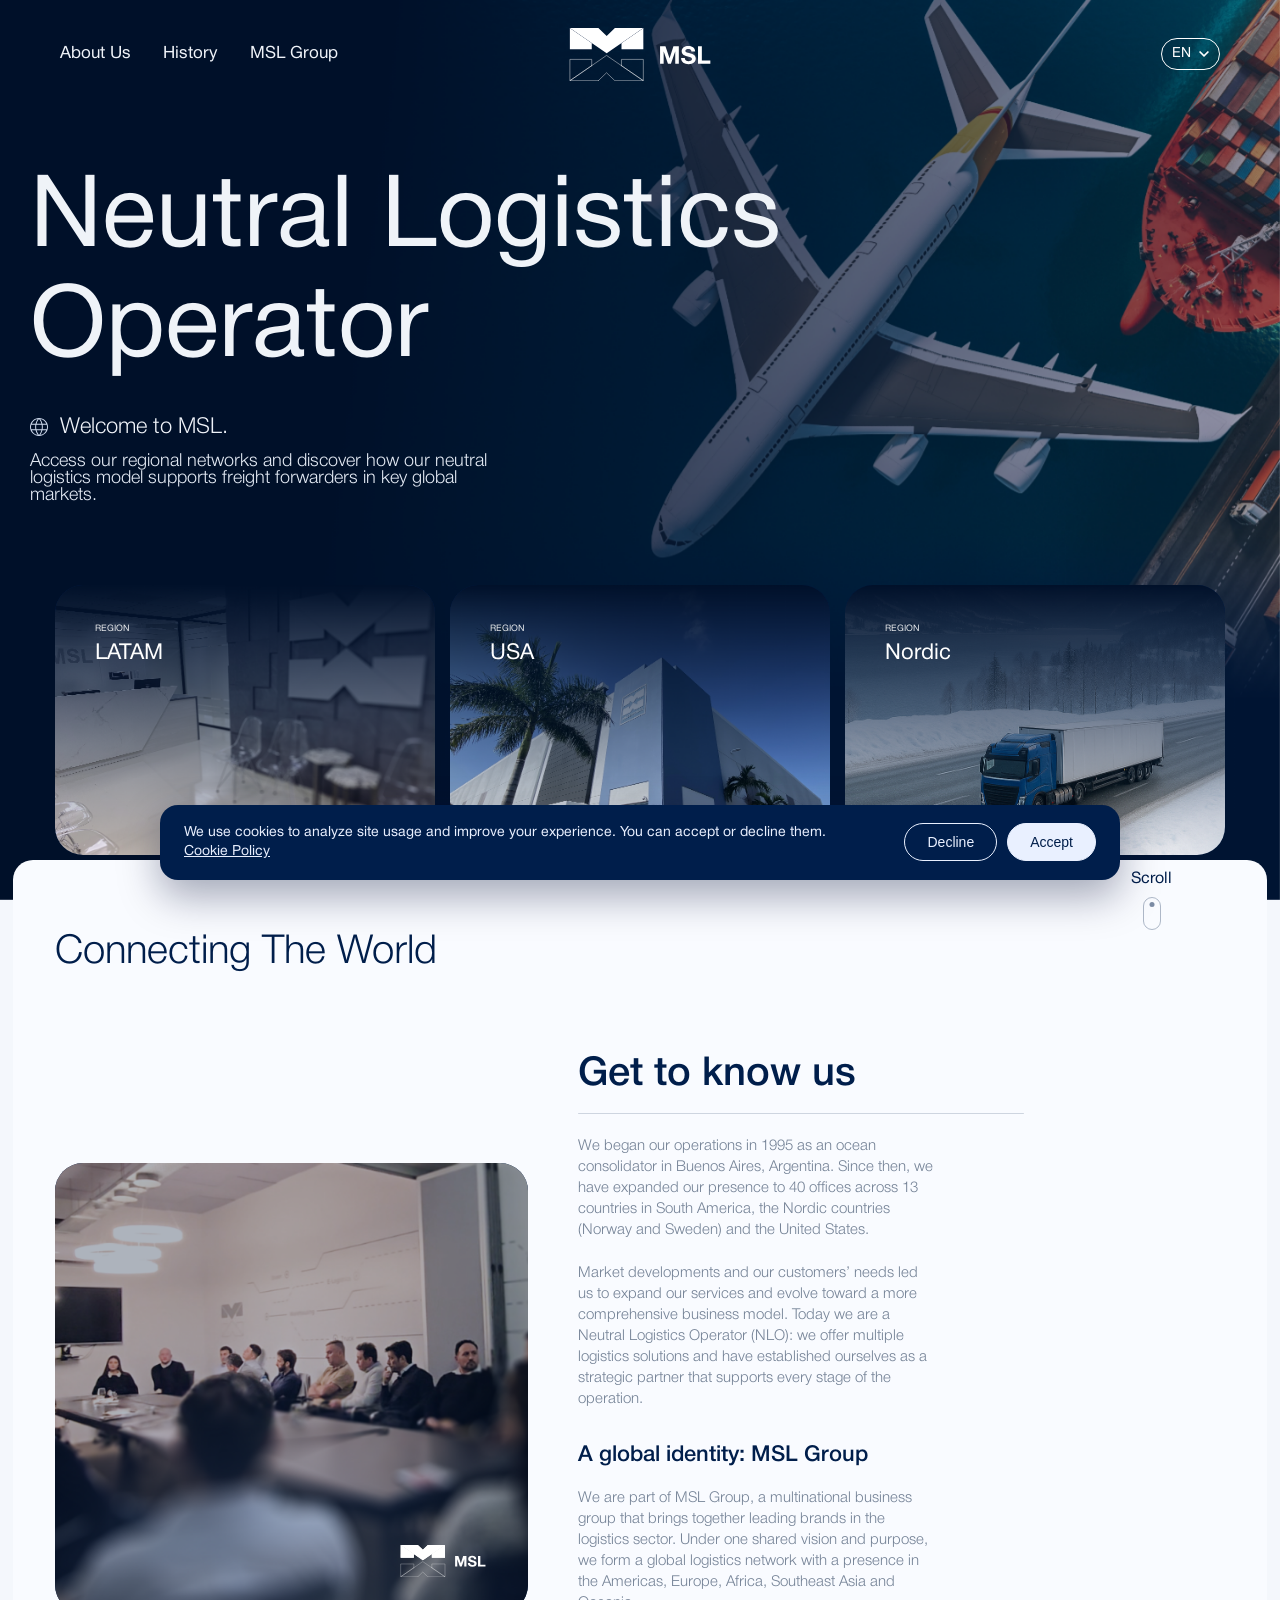
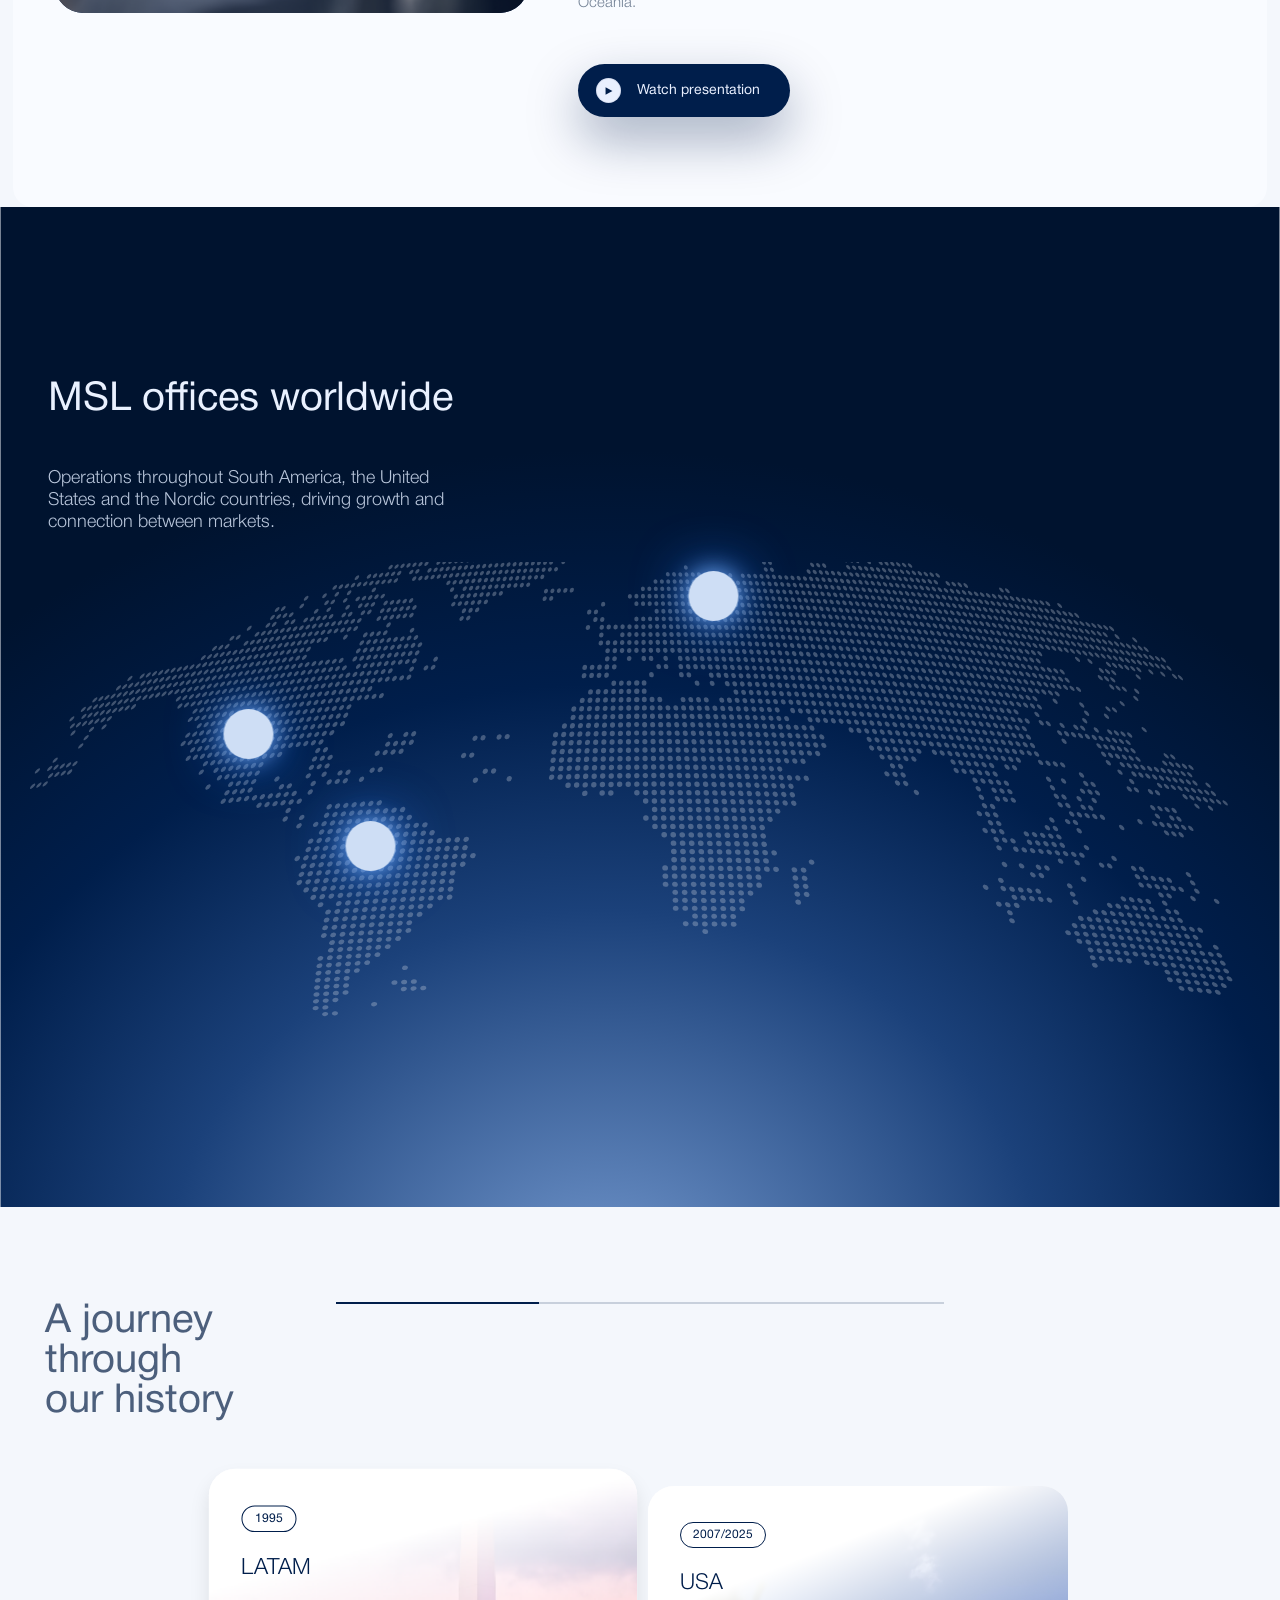
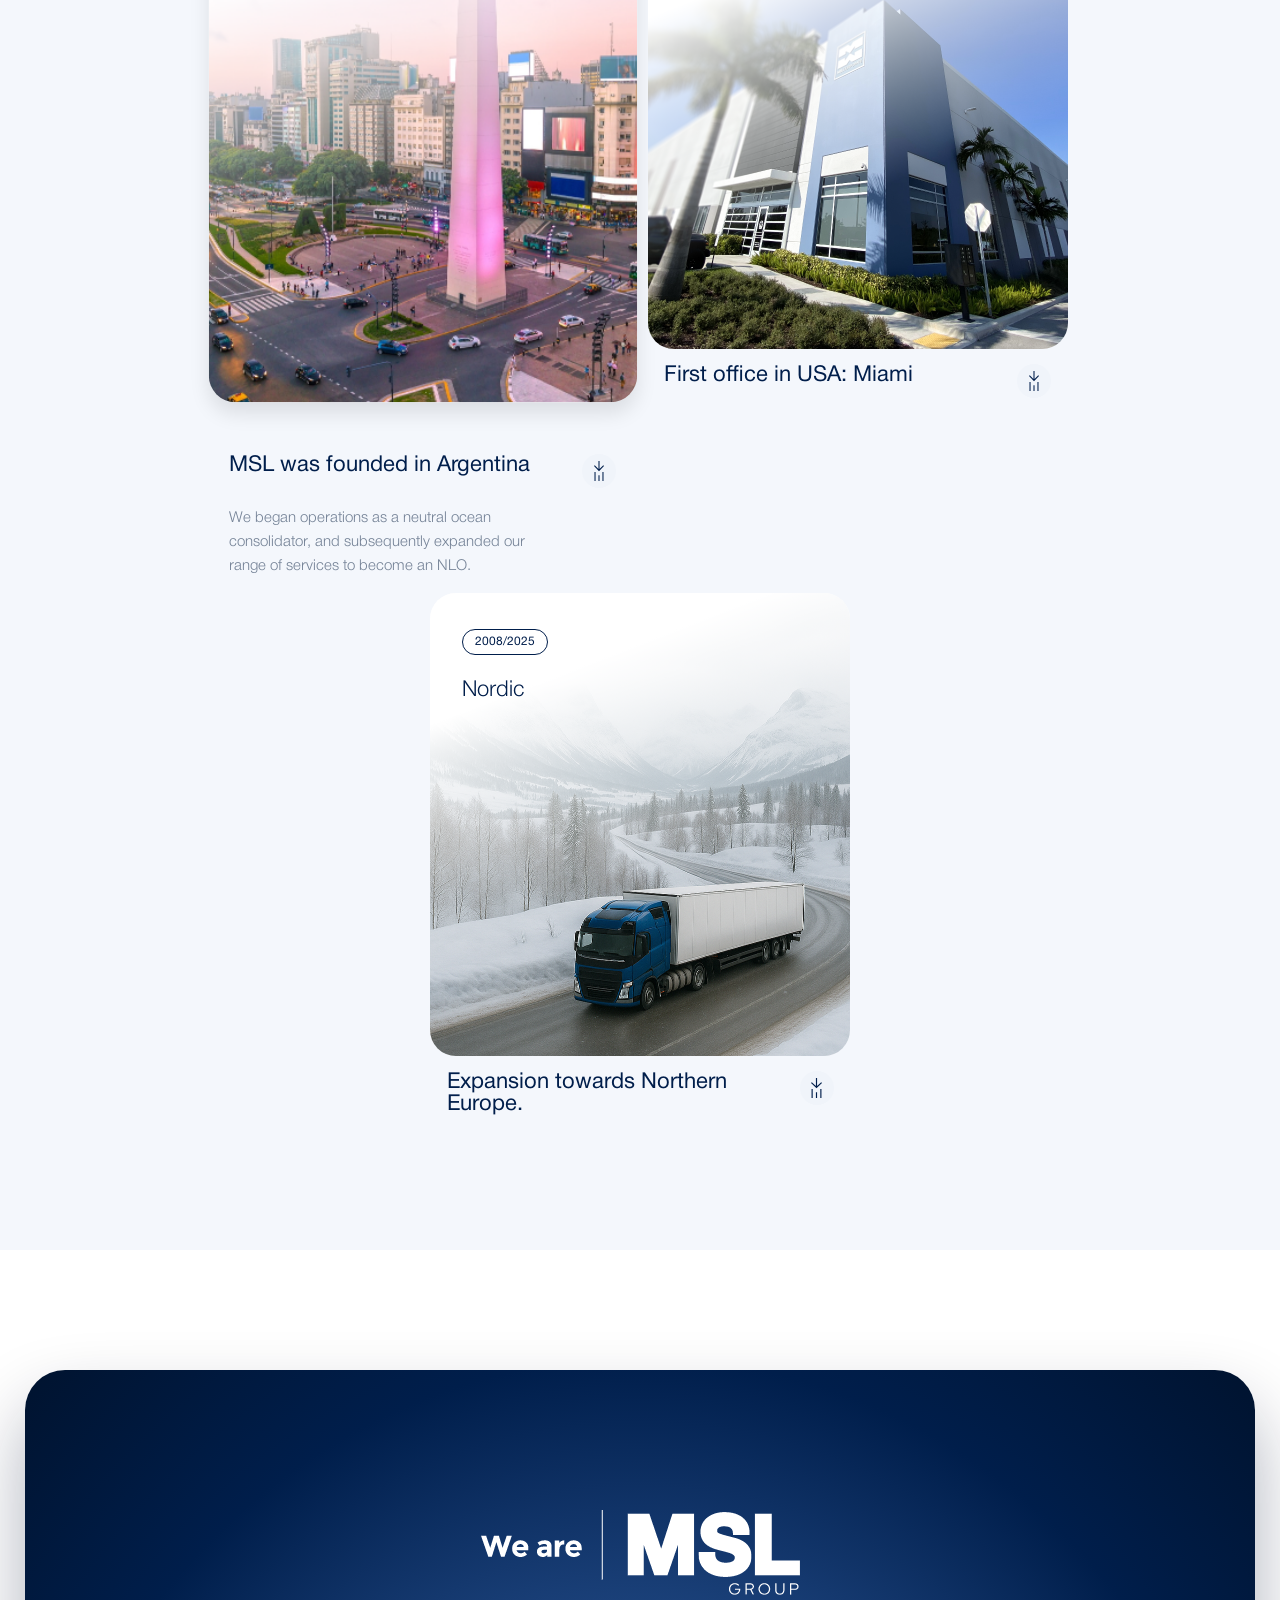
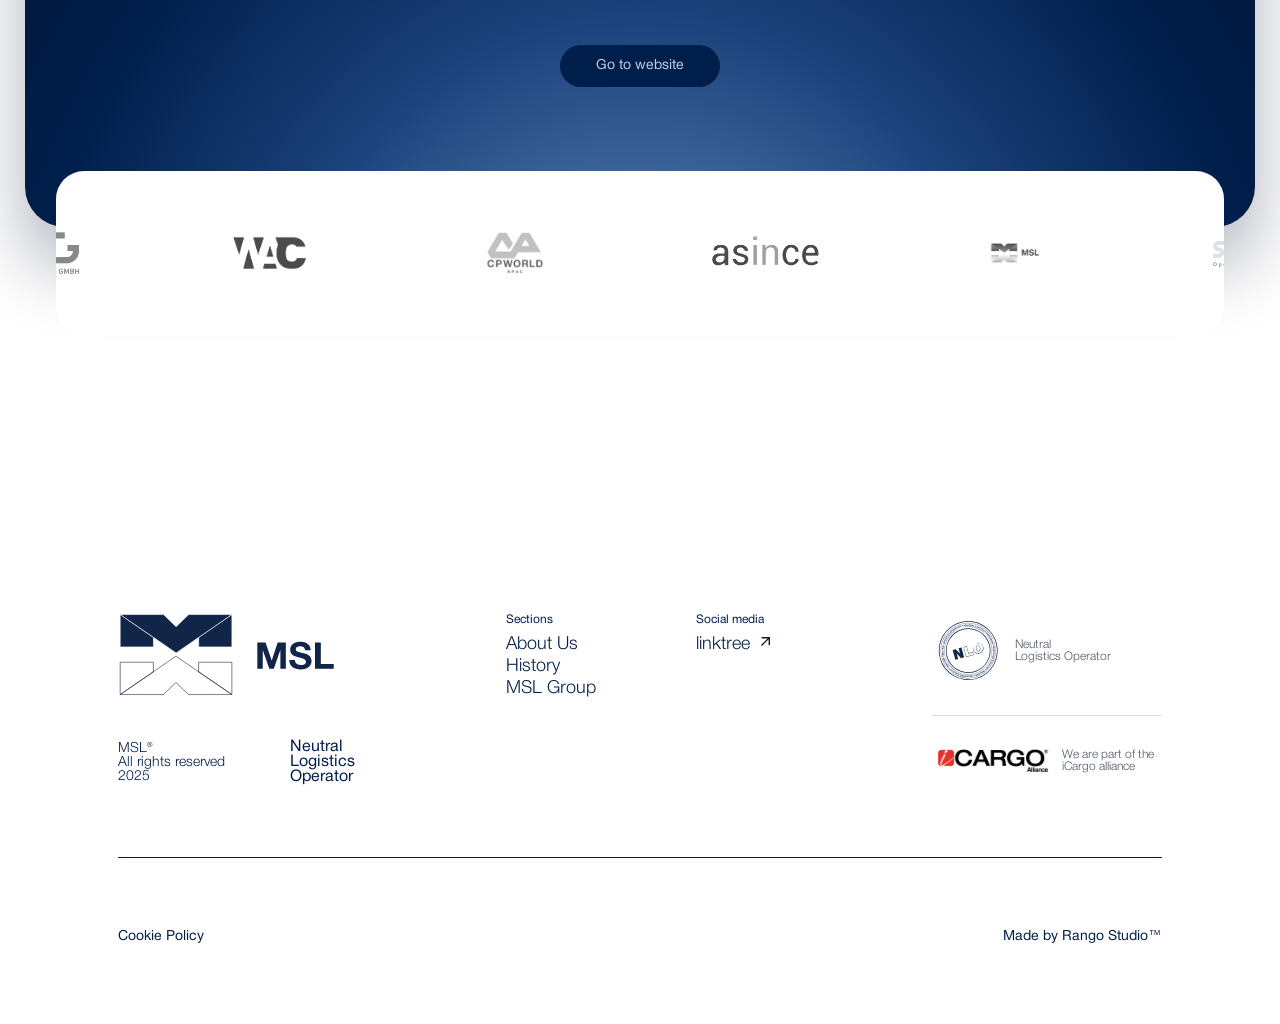
==== commit 88b430f8: "feat: apply web audit fixes (copy, i18n, cookies, UX) + pending LATAM changes - Nosotros: new copy (" ====
--- a/index.html
+++ b/index.html
@@ -1,24 +1,17 @@
 <!DOCTYPE html>
 <html lang="en">
 <head>
-    <!-- Google Tag Manager -->
-    <script>(function(w,d,s,l,i){w[l]=w[l]||[];w[l].push({'gtm.start':
-    new Date().getTime(),event:'gtm.js'});var f=d.getElementsByTagName(s)[0],
-    j=d.createElement(s),dl=l!='dataLayer'?'&l='+l:'';j.async=true;j.src=
-    'https://www.googletagmanager.com/gtm.js?id='+i+dl;f.parentNode.insertBefore(j,f);
-    })(window,document,'script','dataLayer','GTM-NPRFRX97');</script>
-    <!-- End Google Tag Manager -->
+    <!-- Google Tag Manager: se carga solo tras aceptar cookies (ver src/js/cookies.js) -->
     <meta charset="UTF-8">
     <meta name="viewport" content="width=device-width, initial-scale=1.0">
-    <title>MSL Corporate - Neutral Logistics Operator</title>
+    <title>MSL Corporate | Neutral Logistics Operator</title>
+    <meta name="description" content="MSL Corporate connects regional logistics networks across LATAM, USA and Nordic. Access our global neutral logistics operator hubs.">
+    <link rel="canonical" href="https://mslcorporate.com/">
+    <meta name="robots" content="index,follow">
     <link rel="stylesheet" href="src/styles/styles.css">
     <link rel="icon" href="src/images/favicon.png">
 </head>
 <body>
-    <!-- Google Tag Manager (noscript) -->
-    <noscript><iframe src="https://www.googletagmanager.com/ns.html?id=GTM-NPRFRX97"
-    height="0" width="0" style="display:none;visibility:hidden"></iframe></noscript>
-    <!-- End Google Tag Manager (noscript) -->
     <header class="main-header">
         <nav class="navbar">
             <div class="nav-left">
@@ -50,9 +43,9 @@
                 <h1 class="main-title" data-i18n="header.title" data-i18n-html>Neutral Logistics<br>Operator</h1>
                 <p class="welcome-text">
                     <img src="src/images/world_light.svg" alt="World" class="world-icon" width="18" height="18">
-                    <span data-i18n="header.welcome">Bienvenidos a MSL Corporate.</span>
+                    <span data-i18n="header.welcome">Bienvenidos a MSL.</span>
                 </p>
-                <p class="description-text" data-i18n="header.description" data-i18n-html>Desde aquí puedes acceder a las páginas regionales y<br>conocer más sobre nuestros servicios y red global.</p>
+                <p class="description-text" data-i18n="header.description">Accede a nuestras redes regionales y descubre cómo nuestro modelo logístico neutral apoya a los freight forwarders en mercados globales clave.</p>
             </div>
 
         </div>
@@ -60,45 +53,45 @@
             <div class="region-card latam-card">
                 <img src="src/images/region_latam.png" alt="Región LATAM" class="card-image" loading="lazy">
                 <div class="card-content">
-                    <span class="region-label" data-i18n="header.region_label">Region</span>
-                    <h2 class="region-title">LATAM</h2>
+                    <span class="region-label" data-i18n="header.region_label">Región</span>
+                    <h2 class="region-title" data-i18n="header.region_latam">Latinoamérica</h2>
                 </div>
                 <a href="/latam" class="website-button" target="_blank" rel="noopener noreferrer">
                     <div class="button-arrow-circle">
                         <img src="src/images/arrow_blue.svg" alt="Ir" class="button-arrow-icon" width="20" height="20">
                         <img src="src/images/arrow_blue.svg" alt="Ir" class="button-arrow-icon" width="20" height="20">
                     </div>
-                    <span class="button-pill" data-i18n="header.go_to_website">Ir al website</span>
+                    <span class="button-pill" data-i18n="header.go_to_website">Ir al sitio web</span>
                 </a>
             </div>
 
             <div class="region-card usa-card">
                 <img src="src/images/region_usa.png" alt="Región USA" class="card-image" loading="lazy">
                 <div class="card-content">
-                    <span class="region-label">Region</span>
-                    <h2 class="region-title">USA</h2>
+                    <span class="region-label" data-i18n="header.region_label">Región</span>
+                    <h2 class="region-title" data-i18n="header.region_usa">Estados Unidos</h2>
                 </div>
                 <a href="https://mslusa.com/" class="website-button" target="_blank" rel="noopener noreferrer">
                     <div class="button-arrow-circle">
                         <img src="src/images/arrow_blue.svg" alt="Ir" class="button-arrow-icon" width="20" height="20">
                         <img src="src/images/arrow_blue.svg" alt="Ir" class="button-arrow-icon" width="20" height="20">
                     </div>
-                    <span class="button-pill">Ir al website</span>
+                    <span class="button-pill" data-i18n="header.go_to_website">Ir al sitio web</span>
                 </a>
             </div>
 
             <div class="region-card nordic-card">
                 <img src="src/images/region_nordic.png" alt="Región Nordic" class="card-image" loading="lazy">
                 <div class="card-content">
-                    <span class="region-label">Region</span>
-                    <h2 class="region-title">Nordic</h2>
+                    <span class="region-label" data-i18n="header.region_label">Región</span>
+                    <h2 class="region-title" data-i18n="header.region_nordic">Países Nórdicos</h2>
                 </div>
                 <a href="https://www.mslnordic.com/" class="website-button" target="_blank" rel="noopener noreferrer">
                     <div class="button-arrow-circle">
                         <img src="src/images/arrow_blue.svg" alt="Ir" class="button-arrow-icon" width="20" height="20">
                         <img src="src/images/arrow_blue.svg" alt="Ir" class="button-arrow-icon" width="20" height="20">
                     </div>
-                    <span class="button-pill">Ir al website</span>
+                    <span class="button-pill" data-i18n="header.go_to_website">Ir al sitio web</span>
                 </a>
             </div>
         </div>
@@ -114,7 +107,6 @@
                         <span class="about-hero__scroll-dot"></span>
                     </span>
                 </div>
-                <p class="about-hero__description" data-i18n="about.description">We operate and explore our services worldwide.</p>
             </div>
             <div class="about-hero__body">
                 <div class="about-hero__media">
@@ -122,20 +114,20 @@
                     <img src="src/images/navbar_logo.svg" alt="MSL marca" class="about-hero__media-logo" width="86" height="32">
                 </div>
                 <div class="about-hero__content">
-                    <span class="about-hero__eyebrow" data-i18n="about.eyebrow">Quienes somos</span>
+                    <h2 class="about-hero__heading" data-i18n="about.heading">Conócenos</h2>
                     <div class="about-hero__content-divider"></div>
-                    <h2 class="about-hero__heading" data-i18n="about.heading">Acerca de nosotros</h2>
-                    <h3 class="about-hero__subheading" data-i18n="about.subheading">Conocenos.</h3>
-                    <p class="about-hero__copy" data-i18n="about.copy1">Brindamos soluciones logísticas integrales que abarcan transporte marítimo, aéreo y terrestre, así como servicio de almacenaje (Warehousing) y seguro de mercadería, adaptándonos a las necesidades de nuestros clientes y cada mercado.</p>
-                    <p class="about-hero__copy" data-i18n="about.copy2">Contamos con oficinas propias en toda Sudamérica, en los Países Nórdicos (Noruega y Suecia) y en Estados Unidos.</p>
-                    <button class="about-hero__button" type="button">
+                    <p class="about-hero__copy" data-i18n="about.copy1">Iniciamos nuestras actividades en 1995 como consolidador marítimo en Buenos Aires, Argentina. Desde entonces, hemos expandido nuestra presencia hasta contar con 40 oficinas divididas entre 13 países, en Sudamérica, los países nórdicos (Noruega y Suecia) y Estados Unidos.</p>
+                    <p class="about-hero__copy" data-i18n="about.copy2">El desarrollo del mercado y las necesidades de nuestros clientes nos impulsaron a ampliar nuestros servicios y evolucionar hacia un modelo de negocio más integral. Hoy somos un Operador Logístico Neutral (NLO, por sus siglas en inglés): ofrecemos múltiples soluciones logísticas y nos consolidamos como un socio estratégico que acompaña cada etapa de la operación.</p>
+                    <h3 class="about-hero__group-title" data-i18n="about.copy3_title">Una identidad global: MSL Group</h3>
+                    <p class="about-hero__copy" data-i18n="about.copy3">Somos parte de MSL Group, un grupo empresarial multinacional integrado por diferentes marcas de referencia en el sector logístico. Bajo una misma visión y un mismo propósito, conformamos una red logística global con presencia en América, Europa, África, Sudeste Asiático y Oceanía.</p>
+                    <a class="about-hero__button" href="https://www.youtube.com/watch?v=NRxrT7hucmc" target="_blank" rel="noopener noreferrer">
                         <span class="about-hero__button-icon" aria-hidden="true">
                             <svg class="about-hero__button-play" viewBox="0 0 14 14" xmlns="http://www.w3.org/2000/svg">
                                 <path d="M3 2.5v9l8-4.5L3 2.5Z" />
                             </svg>
                         </span>
                         <span class="about-hero__button-label" data-i18n="about.button">Ver presentación</span>
-                    </button>
+                    </a>
                 </div>
             </div>
         </section>
@@ -164,11 +156,11 @@
             </div>
             <div class="network-section__inner">
                 <div class="network-section__intro">
-                    <h2 id="network-title" class="network-section__heading" data-i18n="network.heading">Nuestra red internacional</h2>
-                    <h3 class="network-section__subheading" data-i18n="network.subheading">América y Europa del Norte.</h3>
+                    <h2 id="network-title" class="network-section__heading" data-i18n="network.heading">Oficinas de MSL en el mundo</h2>
                     <p class="network-section__description" data-i18n="network.description">Operaciones en toda Sudamérica, Estados Unidos y los países nórdicos, impulsando el crecimiento y la conexión entre mercados.</p>
                 </div>
                 <article class="network-card" aria-label="Detalle de la región seleccionada" aria-hidden="true">
+                    <button type="button" class="network-card__close" data-i18n="network.close" data-i18n-attr="aria-label" aria-label="Cerrar">&times;</button>
                     <div class="network-card__heading">
                         <span class="network-card__eyebrow" data-card-field="eyebrow">Región</span>
                         <h3 class="network-card__title" data-card-field="title"></h3>
@@ -205,7 +197,7 @@
                         </article>
                         <div class="journey-card__meta">
                             <div class="journey-card__meta-info">
-                                <span class="journey-card__meta-text" data-i18n="journey.latam.meta_text">MSL fue creado en Argentina</span>
+                                <span class="journey-card__meta-text" data-i18n="journey.latam.meta_text">MSL se fundó en Argentina</span>
                                 <p class="journey-card__meta-details"></p>
                             </div>
                             <div class="journey-card__meta-bullet" aria-hidden="true">
@@ -213,10 +205,10 @@
                             </div>
                         </div>
                     </div>
-                    <div class="journey-section__item" role="listitem" aria-label="Historia USA 2007" data-journey="usa">
+                    <div class="journey-section__item" role="listitem" aria-label="Historia USA 2007/2025" data-journey="usa">
                         <article class="journey-card">
                             <img src="src/images/card_usa.png" alt="" class="journey-card__bg" aria-hidden="true">
-                            <span class="journey-card__pill">2007</span>
+                            <span class="journey-card__pill">2007/2025</span>
                             <span class="journey-card__label" data-i18n="journey.usa.label">USA</span>
                         </article>
                         <div class="journey-card__meta">
@@ -229,10 +221,10 @@
                             </div>
                         </div>
                     </div>
-                    <div class="journey-section__item" role="listitem" aria-label="Historia Nordic 2008" data-journey="nordic">
+                    <div class="journey-section__item" role="listitem" aria-label="Historia Nordic 2008/2025" data-journey="nordic">
                         <article class="journey-card">
                             <img src="src/images/card_nordic.png" alt="" class="journey-card__bg" aria-hidden="true">
-                            <span class="journey-card__pill">2008</span>
+                            <span class="journey-card__pill">2008/2025</span>
                             <span class="journey-card__label" data-i18n="journey.nordic.label">Nordic</span>
                         </article>
                         <div class="journey-card__meta">
@@ -253,7 +245,7 @@
                 <div class="group-hero__panel">
                     <div class="group-hero__content">
                         <img src="src/images/we_are_logo.png" alt="We are MSL Group" class="group-hero__logo" width="319" height="85">
-                        <a class="group-hero__cta" href="http://mslgroup.biz/" target="_blank" rel="noopener" data-i18n="msl_group.cta">Ir al website</a>
+                        <a class="group-hero__cta" href="http://mslgroup.biz/" target="_blank" rel="noopener" data-i18n="msl_group.cta">Ir al sitio web</a>
                     </div>
                 </div>
                 <div class="group-hero__logos" aria-label="Empresas del grupo">
@@ -347,12 +339,24 @@
             <div class="site-footer__divider"></div>
 
             <div class="site-footer__bottom">
-                <span class="site-footer__bottom-text" data-i18n="footer.policy">Política y Permisos</span>
+                <a href="cookie-policy.html" class="site-footer__bottom-text" data-i18n="footer.policy">Política de Cookies</a>
                 <a href="https://rangocreative.com/" target="_blank" rel="noopener noreferrer" class="site-footer__bottom-text" data-i18n="footer.made_by">Made by Rango Studio™</a>
             </div>
         </div>
     </footer>
 
+    <div class="cookie-banner" id="cookieBanner" role="dialog" aria-live="polite" aria-labelledby="cookieBannerText" hidden>
+        <p class="cookie-banner__text" id="cookieBannerText">
+            <span data-i18n="cookies.text">Utilizamos cookies para analizar el uso del sitio y mejorar su experiencia. Puede aceptarlas o rechazarlas.</span>
+            <a href="cookie-policy.html" class="cookie-banner__link" data-i18n="cookies.policy">Política de Cookies</a>
+        </p>
+        <div class="cookie-banner__actions">
+            <button type="button" class="cookie-banner__btn cookie-banner__btn--decline" id="cookieDecline" data-i18n="cookies.decline">Rechazar</button>
+            <button type="button" class="cookie-banner__btn cookie-banner__btn--accept" id="cookieAccept" data-i18n="cookies.accept">Aceptar</button>
+        </div>
+    </div>
+
+    <script src="src/js/cookies.js"></script>
     <script src="src/js/i18n.js"></script>
     <script src="src/js/main.js"></script>
 </body>
--- a/src/styles/styles.css
+++ b/src/styles/styles.css
@@ -687,6 +687,7 @@
   border: none;
   border-radius: 999px;
   background: #001E4B;
+  text-decoration: none;
   cursor: pointer;
   font-family: 'Helvetica Neue', Arial, sans-serif;
   color: #E9F0FF;
@@ -1873,8 +1874,9 @@
 }
 
 .group-hero__logos .logos-track img {
-  max-height: 80px;
-  width: auto;
+  /* Caja uniforme para todos los logos del carrusel */
+  height: 64px;
+  width: 150px;
   object-fit: contain;
   filter: grayscale(100%);
   opacity: 0.7;
@@ -2430,20 +2432,17 @@
     height: 75vh;
   }
 
+  /* Misma foto principal que en desktop (auditoría): la versión móvil ya no se muestra */
   .header-image {
-    display: none;
-  }
-
-  .header-image-mobile {
     display: block;
-    position: absolute;
-    top: 0;
-    left: 0;
     width: 100%;
     height: 100%;
     object-fit: cover;
     object-position: center;
-    z-index: 1;
+  }
+
+  .header-image-mobile {
+    display: none;
   }
 
   .main-title {
@@ -2679,7 +2678,8 @@
   }
 
   .group-hero__logos .logos-track img {
-    max-height: 75px;
+    height: 56px;
+    width: 120px;
   }
 
 }
@@ -2689,4 +2689,108 @@
     bottom: -209%;
     right: -14%;
   }
-}+}
+
+/* Nosotros: bloque "Una identidad global: MSL Group" */
+.about-hero__group-title {
+  margin-top: 12px;
+  font-size: 22px;
+  font-weight: 500;
+  color: #001E4B;
+}
+
+/* Tarjeta de oficinas: botón para cerrar */
+.network-card__close {
+  position: absolute;
+  top: 12px;
+  right: 14px;
+  width: 32px;
+  height: 32px;
+  padding: 0;
+  border: none;
+  border-radius: 50%;
+  background: transparent;
+  color: #F5F8FF;
+  font-size: 24px;
+  line-height: 1;
+  cursor: pointer;
+}
+
+.network-card__close:hover,
+.network-card__close:focus-visible {
+  background: rgba(233, 240, 255, 0.16);
+}
+
+/* Banner de consentimiento de cookies */
+.cookie-banner {
+  position: fixed;
+  left: 50%;
+  bottom: 20px;
+  transform: translateX(-50%);
+  z-index: 1000;
+  width: min(960px, calc(100% - 32px));
+  display: flex;
+  align-items: center;
+  justify-content: space-between;
+  gap: 20px;
+  padding: 18px 24px;
+  border-radius: 18px;
+  background: #001E4B;
+  color: #E9F0FF;
+  box-shadow: 0 16px 40px rgba(0, 12, 48, 0.35);
+  font-family: 'Helvetica Neue', Arial, sans-serif;
+}
+
+.cookie-banner[hidden] {
+  display: none;
+}
+
+.cookie-banner__text {
+  margin: 0;
+  font-size: 14px;
+  line-height: 1.4;
+}
+
+.cookie-banner__link {
+  color: #E9F0FF;
+  text-decoration: underline;
+  white-space: nowrap;
+}
+
+.cookie-banner__actions {
+  display: flex;
+  gap: 10px;
+  flex-shrink: 0;
+}
+
+.cookie-banner__btn {
+  padding: 10px 22px;
+  border-radius: 999px;
+  border: 1px solid #E9F0FF;
+  font-size: 14px;
+  font-weight: 500;
+  cursor: pointer;
+}
+
+.cookie-banner__btn--decline {
+  background: transparent;
+  color: #E9F0FF;
+}
+
+.cookie-banner__btn--accept {
+  background: #E9F0FF;
+  color: #001E4B;
+}
+
+@media (max-width: 640px) {
+  .cookie-banner {
+    flex-direction: column;
+    align-items: stretch;
+    bottom: 12px;
+    padding: 16px;
+  }
+
+  .cookie-banner__actions {
+    justify-content: flex-end;
+  }
+}
